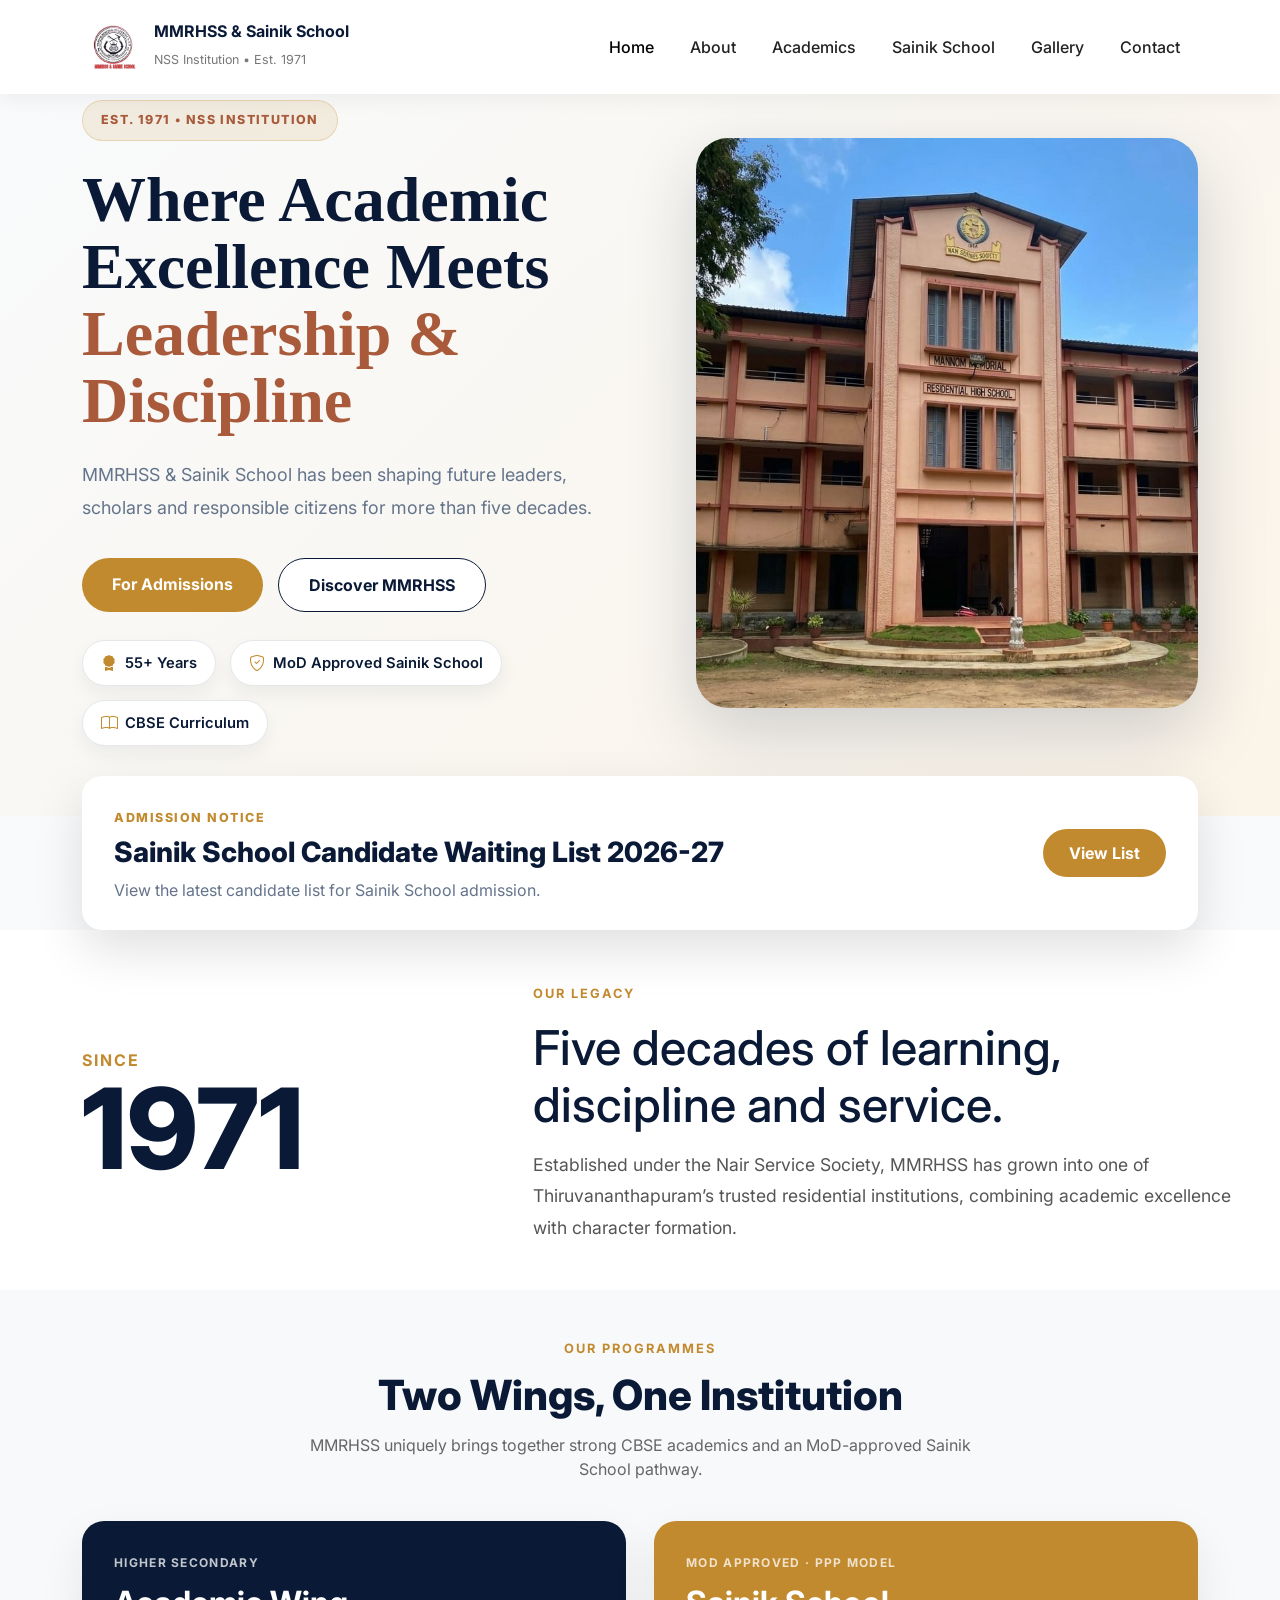
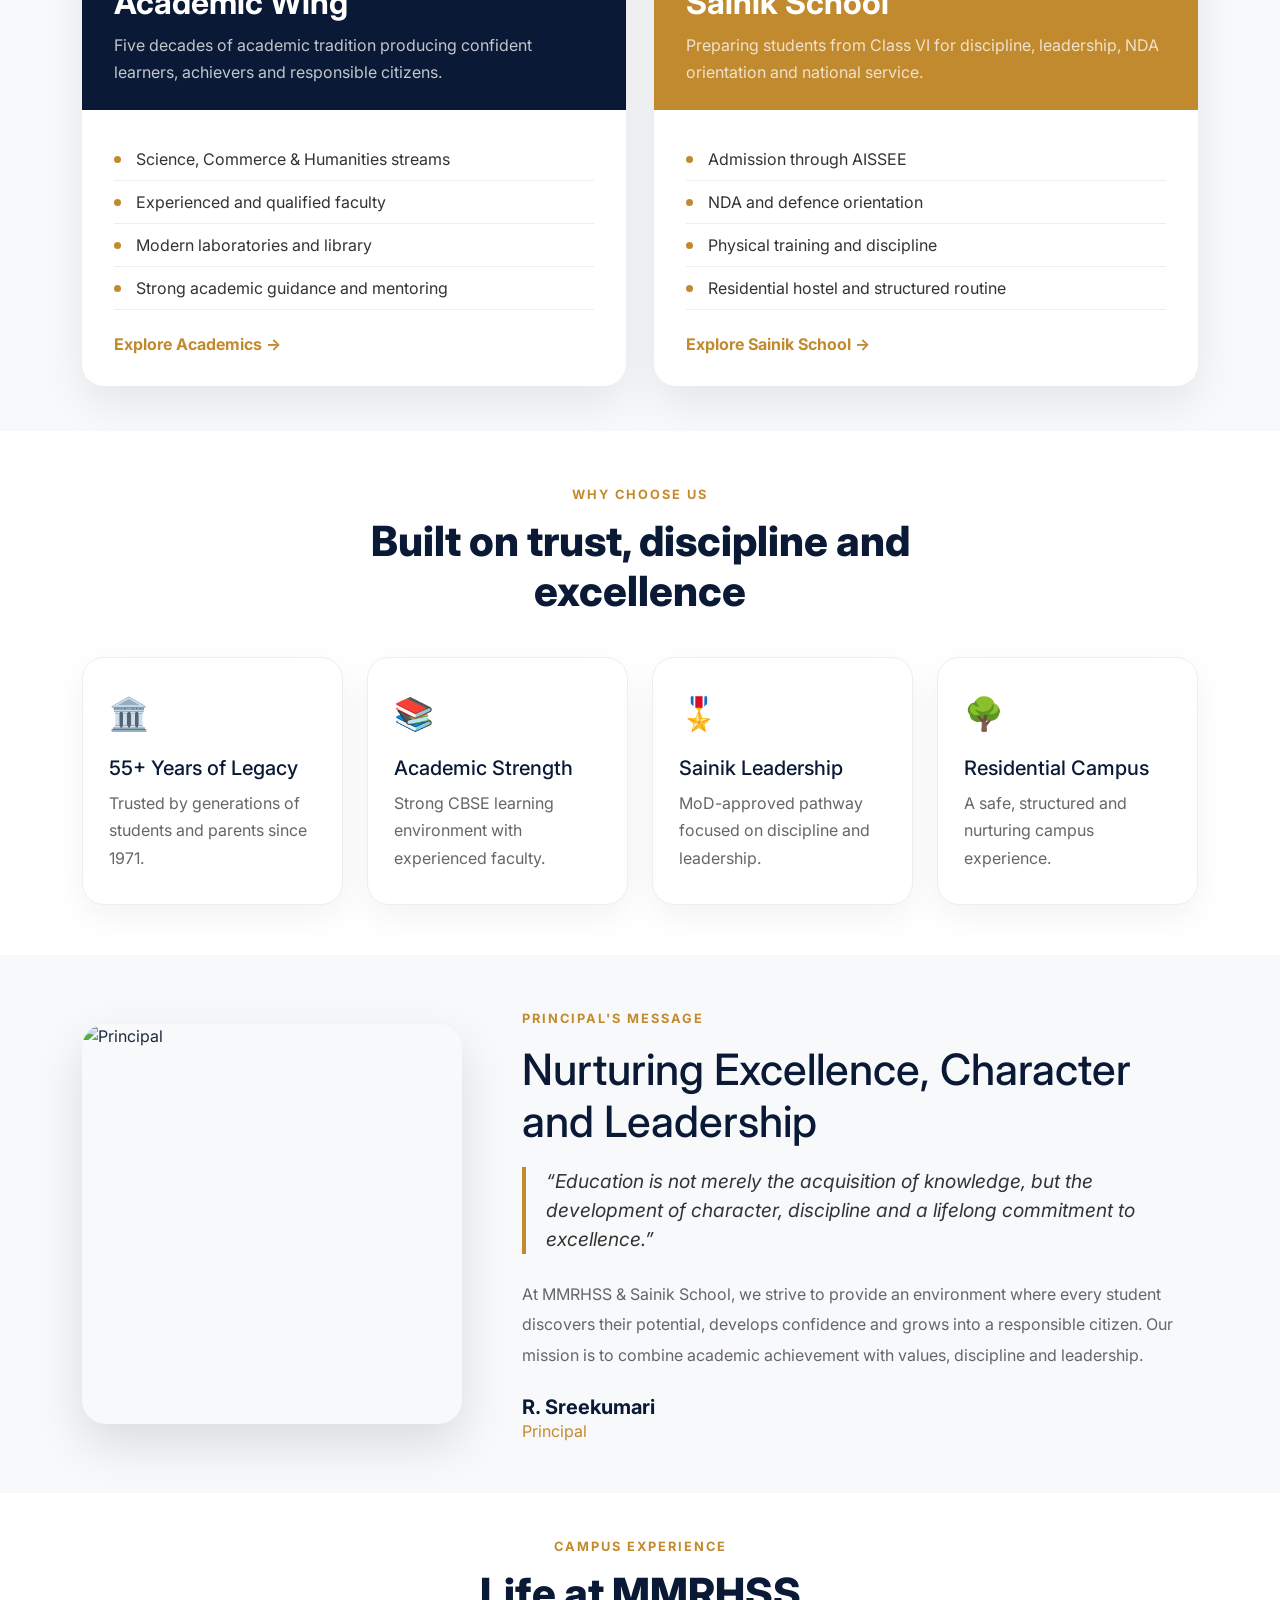
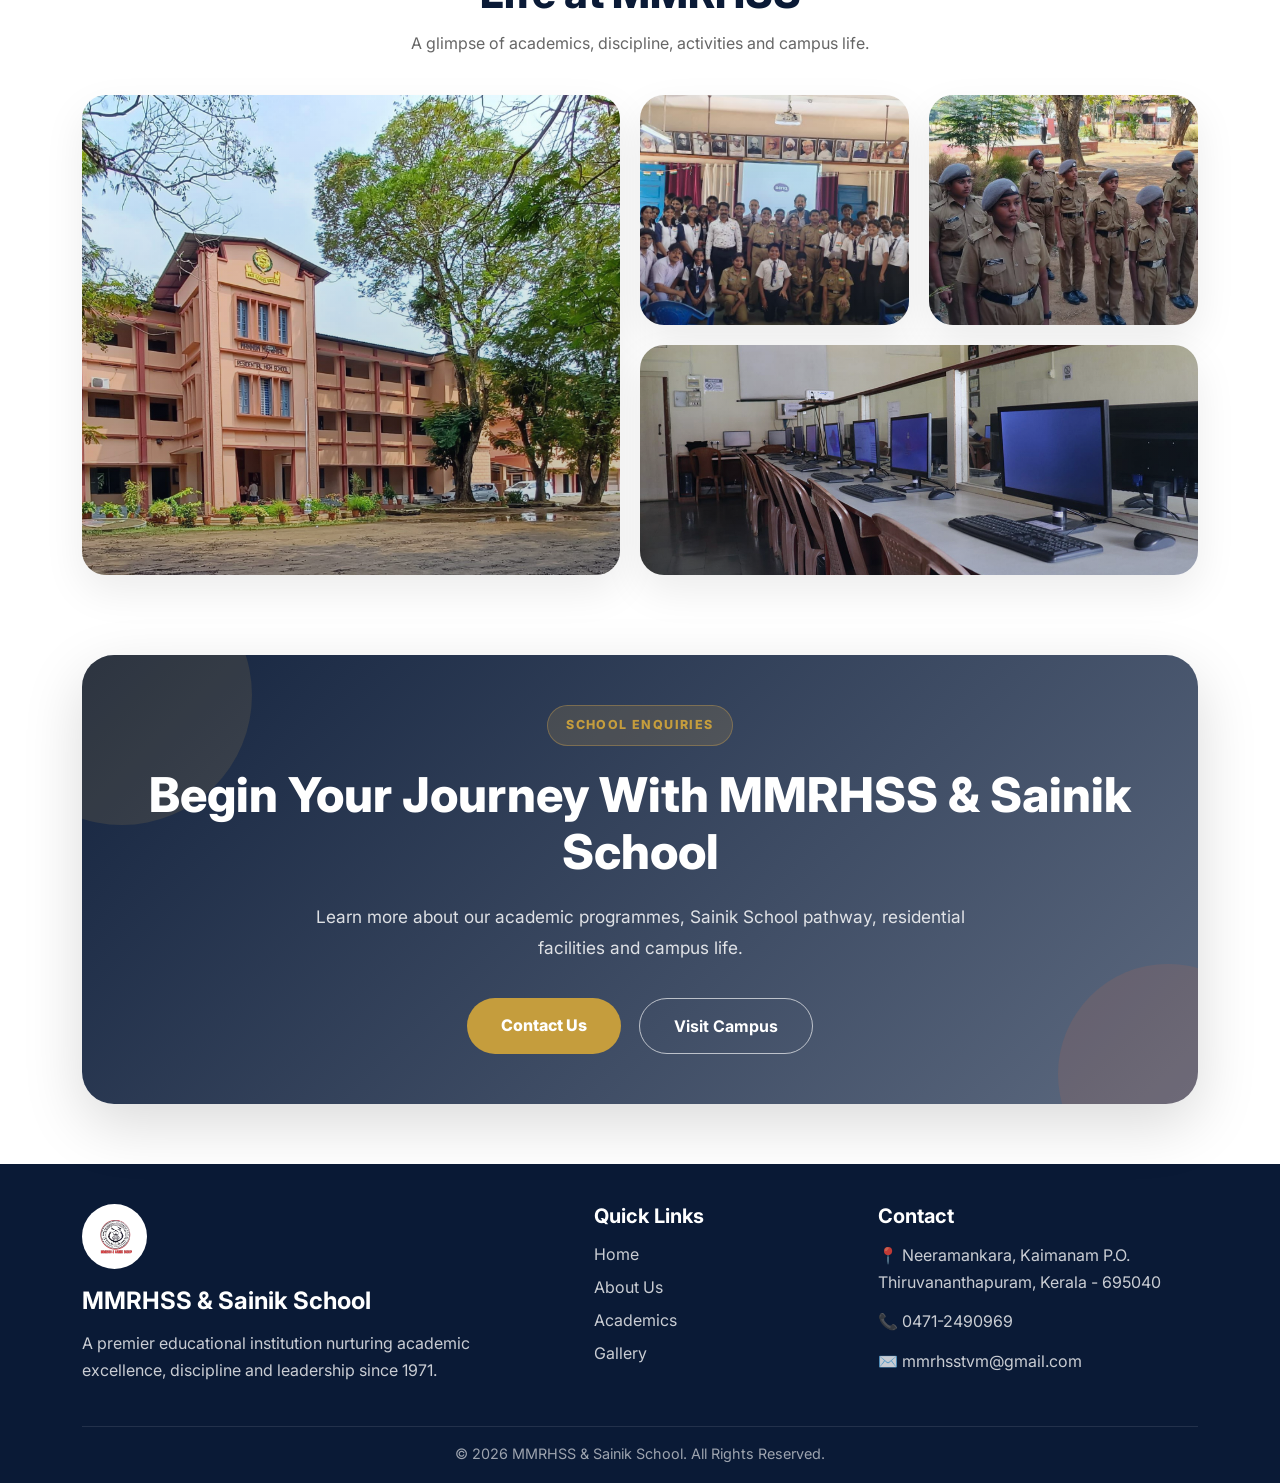
==== index.html @ 969a2667 "Home page modified" ====
<!DOCTYPE html>
<html lang="en">

<head>

    <meta charset="UTF-8">
    <meta name="viewport" content="width=device-width, initial-scale=1.0">

    <title>MMRHSS & Sainik School</title>

    <!-- Bootstrap -->
    <link href="https://cdn.jsdelivr.net/npm/bootstrap@5.3.3/dist/css/bootstrap.min.css" rel="stylesheet">

    <!-- Google Font -->
    <link href="https://fonts.googleapis.com/css2?family=Inter:wght@300;400;500;600;700;800&display=swap"
        rel="stylesheet">

    <!-- Bootstrap Icons -->
    <link rel="stylesheet" href="https://cdn.jsdelivr.net/npm/bootstrap-icons@1.11.3/font/bootstrap-icons.css">

    <link rel="stylesheet" href="css/main.css">
    <link rel="stylesheet" href="css/home.css">

    <link rel="icon" href="favicon.ico" type="image/x-icon">
    <link rel="icon" type="image/png" sizes="32x32" href="favicon-32x32.png">
    <link rel="apple-touch-icon" href="apple-touch-icon.png">

</head>

<body>

    <!-- NAVBAR -->

    <div id="navbar"></div>

    <!-- HERO -->

    <section class="hero-section">


        <div class="container">

            <div class="hero-left">

                <span class="hero-tag">
                    EST. 1971 • NSS INSTITUTION
                </span>

                <h1>
                    Where Academic Excellence Meets
                    <span>Leadership & Discipline</span>
                </h1>

                <p>
                    MMRHSS & Sainik School has been shaping future leaders,
                    scholars and responsible citizens for more than five decades.
                </p>

                <div class="hero-buttons">

                    <a href="contact.html" class="btn-primary-custom">
                        For Admissions
                    </a>

                    <a href="about.html" class="btn-secondary-custom">
                        Discover MMRHSS
                    </a>

                </div>
                <div class="hero-highlights">
                    <span><i class="bi bi-award-fill"></i> 55+ Years</span>
                    <span><i class="bi bi-shield-check"></i> MoD Approved Sainik School</span>
                    <span><i class="bi bi-book"></i> CBSE Curriculum</span>
                </div>

            </div>
            <div class="hero-right">
                <div class="hero-image-card">
                    <img src="assets/images/mmrhss-main.jpeg" alt="MMRHSS Campus">
                </div>
            </div>
        </div>

    </section>

    <section class="notice-section">
        <div class="container">
            <div class="notice-card">
                <div>
                    <span class="notice-label">Admission Notice</span>
                    <h3>Sainik School Candidate Waiting List 2026-27</h3>
                    <p>View the latest candidate list for Sainik School admission.</p>
                </div>

                <button class="notice-btn" data-bs-toggle="modal" data-bs-target="#candidateModal">
                    View List
                </button>
            </div>
        </div>
    </section>

    <section class="legacy-section">
        <div class="container">
            <div class="legacy-grid">
                <div class="legacy-year">
                    <span>Since</span>
                    <h2>1971</h2>
                </div>

                <div class="legacy-content">
                    <span class="section-tag">Our Legacy</span>
                    <h2>Five decades of learning, discipline and service.</h2>
                    <p>
                        Established under the Nair Service Society, MMRHSS has grown into
                        one of Thiruvananthapuram’s trusted residential institutions,
                        combining academic excellence with character formation.
                    </p>
                </div>
            </div>
        </div>
    </section>

    <section class="pathways-section">
        <div class="container">

            <div class="section-header text-center">
                <span class="section-tag">Our Programmes</span>
                <h2>Two Wings, One Institution</h2>
                <p>
                    MMRHSS uniquely brings together strong CBSE academics and an MoD-approved
                    Sainik School pathway.
                </p>
            </div>

            <div class="pathways-grid">

                <div class="path-card academic-card">
                    <div class="path-head">
                        <span>Higher Secondary</span>
                        <h3>Academic Wing</h3>
                        <p>
                            Five decades of academic tradition producing confident learners,
                            achievers and responsible citizens.
                        </p>
                    </div>

                    <div class="path-body">
                        <ul>
                            <li>Science, Commerce & Humanities streams</li>
                            <li>Experienced and qualified faculty</li>
                            <li>Modern laboratories and library</li>
                            <li>Strong academic guidance and mentoring</li>
                        </ul>

                        <a href="academics.html">Explore Academics →</a>
                    </div>
                </div>

                <div class="path-card sainik-card">
                    <div class="path-head">
                        <span>MoD Approved · PPP Model</span>
                        <h3>Sainik School</h3>
                        <p>
                            Preparing students from Class VI for discipline, leadership,
                            NDA orientation and national service.
                        </p>
                    </div>

                    <div class="path-body">
                        <ul>
                            <li>Admission through AISSEE</li>
                            <li>NDA and defence orientation</li>
                            <li>Physical training and discipline</li>
                            <li>Residential hostel and structured routine</li>
                        </ul>

                        <a href="sainik-wing.html">Explore Sainik School →</a>
                    </div>
                </div>

            </div>

        </div>
    </section>

    <section class="why-section">
        <div class="container">

            <div class="section-header text-center">
                <span class="section-tag">Why Choose Us</span>
                <h2>Built on trust, discipline and excellence</h2>
            </div>

            <div class="why-grid">

                <div class="why-card">
                    <div class="why-icon">🏛️</div>
                    <h3>55+ Years of Legacy</h3>
                    <p>Trusted by generations of students and parents since 1971.</p>
                </div>

                <div class="why-card">
                    <div class="why-icon">📚</div>
                    <h3>Academic Strength</h3>
                    <p>Strong CBSE learning environment with experienced faculty.</p>
                </div>

                <div class="why-card">
                    <div class="why-icon">🎖️</div>
                    <h3>Sainik Leadership</h3>
                    <p>MoD-approved pathway focused on discipline and leadership.</p>
                </div>

                <div class="why-card">
                    <div class="why-icon">🌳</div>
                    <h3>Residential Campus</h3>
                    <p>A safe, structured and nurturing campus experience.</p>
                </div>

            </div>

        </div>
    </section>

    <section class="principal-section">

        <div class="container">

            <div class="principal-wrapper">

                <div class="principal-image">
                    <img src="assets/images/principalImage.JPG" alt="Principal">
                </div>

                <div class="principal-content">

                    <span class="section-tag">Principal's Message</span>

                    <h2>
                        Nurturing Excellence,
                        Character and Leadership
                    </h2>

                    <blockquote>
                        “Education is not merely the acquisition of knowledge,
                        but the development of character, discipline and a
                        lifelong commitment to excellence.”
                    </blockquote>

                    <p>
                        At MMRHSS & Sainik School, we strive to provide an
                        environment where every student discovers their potential,
                        develops confidence and grows into a responsible citizen.
                        Our mission is to combine academic achievement with
                        values, discipline and leadership.
                    </p>

                    <div class="principal-info">
                        <h5>R. Sreekumari</h5>
                        <span>Principal</span>
                    </div>

                </div>

            </div>

        </div>

    </section>

    <section class="campus-section">
        <div class="container">

            <div class="section-header text-center">
                <span class="section-tag">Campus Experience</span>
                <h2>Life at MMRHSS</h2>
                <p>A glimpse of academics, discipline, activities and campus life.</p>
            </div>

            <div class="campus-grid">
                <div class="campus-item big">
                    <img src="assets/images/mmrhss.jpeg" alt="Campus">
                    <!-- <span>Campus</span>-->
                </div>

                <div class="campus-item">
                    <img src="assets/images/students.jpeg" alt="Students">
                </div>

                <div class="campus-item">
                    <img src="assets/images/sainik.jpeg" alt="Sainik Activities">
                </div>

                <div class="campus-item wide">
                    <img src="assets/images/home/Computer-Lab.jpg" alt="Academics">
                </div>
            </div>

        </div>
    </section>

    <section class="enquiry-cta">

        <div class="container">

            <div class="cta-box">

                <span class="cta-tag">
                    SCHOOL ENQUIRIES
                </span>

                <h2>
                    Begin Your Journey With
                    MMRHSS & Sainik School
                </h2>

                <p>
                    Learn more about our academic programmes, Sainik School pathway,
                    residential facilities and campus life.
                </p>

                <div class="cta-buttons">

                    <a href="contact.html" class="cta-primary">
                        Contact Us
                    </a>

                    <a href="sainik-wing.html" class="cta-secondary">
                        Visit Campus
                    </a>

                </div>

            </div>

        </div>

    </section>

    <div id="footer"></div>

    <div class="modal fade" id="candidateModal" tabindex="-1">
        <div class="modal-dialog modal-xl modal-dialog-centered">
            <div class="modal-content candidate-modal">

                <div class="modal-header">
                    <h5 class="modal-title">Sainik School Candidate List 2026-27</h5>
                    <button type="button" class="btn-close" data-bs-dismiss="modal"></button>
                </div>

                <div class="modal-body">
                    <iframe src="assets/documents/sainik-school-candidate-waiting-list-2026-27.pdf"></iframe>
                </div>

            </div>
        </div>
    </div>

    <script src="js/main.js"></script>
    <script src="https://cdn.jsdelivr.net/npm/bootstrap@5.3.3/dist/js/bootstrap.bundle.min.js"></script>

</body>

</html>
---- css/main.css ----
:root {

    --primary: #0B1F4D;

    --secondary: #8B1E3F;

    --gold: #C59D3D;

    --bg: #F8FAFC;

    --text: #1E293B;

    --text-light: #64748B;
}

* {
    margin: 0;
    padding: 0;
    box-sizing: border-box;
}

body {

    font-family: 'Inter', sans-serif;

    background: var(--bg);

    color: var(--text);

    overflow-x: hidden;
}

img {
    max-width: 100%;
    display: block;
}

a {
    text-decoration: none;
}

/* NAVBAR */

.custom-navbar {
    background: #fff;
    box-shadow: 0 4px 20px rgba(0, 0, 0, .06);
    padding: 12px 0;
}

.logo {
    width: 60px;
    height: 60px;
    object-fit: contain;
}

.brand-text {
    margin-left: 12px;
}

.brand-text h5 {
    margin: 0;
    font-size: 1rem;
    font-weight: 700;
    color: #0A1A36;
}

.brand-text span {
    font-size: .78rem;
    color: #777;
}

.nav-link {
    color: #222;
    font-weight: 500;
    margin: 0 10px;
}

.nav-link:hover {
    color: #C28A2E;
}

.apply-btn {
    background: #C28A2E;
    color: #fff;
    padding: 10px 22px;
    border-radius: 30px;
    text-decoration: none;
    font-weight: 600;
}

.apply-btn:hover {
    background: #a87425;
    color: #fff;
}

/* FOOTER */

.site-footer {
    background: #0A1A36;
    color: #fff;
    padding: 40px 0 18px;
}

.footer-grid {
    display: grid;
    grid-template-columns: 2fr 1fr 1.4fr;
    gap: 55px;
    align-items: flex-start;
}

.footer-logo {
    width: 65px;
    height: 65px;
    object-fit: contain;
    background: #fff;
    padding: 9px;
    border-radius: 50%;
    margin-bottom: 18px;
}

.footer-col h4,
.footer-col h5 {
    margin-bottom: 14px;
    font-weight: 700;
}

.footer-col p {
    color: rgba(255, 255, 255, .78);
    line-height: 1.7;
    margin-bottom: 12px;
    max-width: 420px;
}

.footer-col ul {
    list-style: none;
    padding: 0;
    margin: 0;
}

.footer-col li {
    margin-bottom: 9px;
}

.footer-col a {
    color: rgba(255, 255, 255, .78);
    text-decoration: none;
}

.footer-col a:hover {
    color: #C28A2E;
}

.footer-bottom {
    margin-top: 30px;
    padding-top: 16px;
    border-top: 1px solid rgba(255, 255, 255, .1);
    text-align: center;
}

.footer-bottom p {
    margin: 0;
    color: rgba(255, 255, 255, .6);
    font-size: .9rem;
}

@media(max-width:991px) {
    .site-footer {
        padding: 40px 0 18px;
    }

    .footer-grid {
        grid-template-columns: 1fr;
        gap: 28px;
    }

    .footer-logo {
        width: 58px;
        height: 58px;
    }
}
---- css/home.css ----
/* ===========================
   HERO SECTION - LIGHT SPLIT
=========================== */

.hero-section{
    position:relative;
    min-height:680px;
    padding-top:100px;
    padding-bottom:70px;
    background:linear-gradient(135deg, #F8FAFC 0%, #FBF4E8 100%);
    display:flex;
    align-items:center;
    overflow:hidden;
}

.hero-overlay{
    display:none;
}

.hero-section .container{
    position:relative;
    z-index:2;
    display:flex;
    align-items:center;
    justify-content:space-between;
    gap:70px;
}

.hero-left{
    flex:0 0 48%;
    color:#0A1A36;
}

.hero-tag{
    display:inline-block;
    background:rgba(194,138,46,.12);
    border:1px solid rgba(194,138,46,.25);
    color:#A95A3A;
    padding:10px 18px;
    border-radius:30px;
    margin-bottom:25px;
    font-size:.78rem;
    font-weight:800;
    letter-spacing:1.4px;
}

.hero-left h1{
    font-family:'Playfair Display', serif;
    font-size:4rem;
    font-weight:800;
    line-height:1.05;
    color:#0A1A36;
    margin-bottom:25px;
}

.hero-left h1 span{color:#A95A3A;}

.hero-left p{
    font-size:1.12rem;
    line-height:1.8;
    color:#64748B;
    margin-bottom:34px;
    max-width:650px;
}

.hero-buttons{
    display:flex;
    gap:15px;
    flex-wrap:wrap;
}

.btn-primary-custom{
    background:#C28A2E;
    color:#fff;
    padding:14px 30px;
    border-radius:40px;
    text-decoration:none;
    font-weight:700;
}

.btn-secondary-custom{
    border:1px solid #0A1A36;
    color:#0A1A36;
    padding:14px 30px;
    border-radius:40px;
    text-decoration:none;
    font-weight:700;
    background:#fff;
}

.hero-highlights{
    margin-top:28px;
    display:flex;
    flex-wrap:wrap;
    gap:14px;
}

.hero-highlights span{
    display:flex;
    align-items:center;
    gap:8px;

    padding:10px 18px;

    background:#ffffff;
    border:1px solid #E5E7EB;
    border-radius:40px;

    color:#0A1A36;
    font-weight:600;
    font-size:.92rem;

    box-shadow:0 8px 18px rgba(10,26,54,.06);

    transition:.3s;
}

.hero-highlights span:hover{
    transform:translateY(-3px);
    box-shadow:0 15px 30px rgba(10,26,54,.12);
}

.hero-highlights i{
    color:#C28A2E;
    font-size:1rem;
}

.hero-right{
    flex:0 0 45%;
}

.hero-image-card{
    position:relative;
    border-radius:32px;
    overflow:hidden;
    box-shadow:0 25px 70px rgba(10,26,54,.18);
}

.hero-image-card img{
    width:100%;
    height:570px;
    object-fit:cover;
    object-position:50% 25%;
    
}

/* FLOATING CARD */

.hero-stat-card {
    position: absolute;
    left: -25px;
    bottom: 40px;

    background: #fff;
    padding: 18px 24px;
    border-radius: 16px;

    box-shadow: 0 10px 30px rgba(0, 0, 0, .15);
}

.hero-stat-card h3 {
    margin: 0;
    font-size: 2rem;
    color: #0A1A36;
    font-weight: 700;
}

.hero-stat-card p {
    margin: 0;
    color: #666;
    font-size: .9rem;
}

.legacy-section {
    padding: 50px 0 30px;
    background: #fff;
}

.legacy-grid {
    display: grid;
    grid-template-columns: 35% 65%;
    gap: 60px;
    align-items: center;
}

.legacy-year span {
    color: #C28A2E;
    font-weight: 700;
    letter-spacing: 2px;
    text-transform: uppercase;
}

.legacy-year h2 {
    font-size: 7rem;
    font-weight: 800;
    color: #0A1A36;
    line-height: 1;
}

.section-tag {
    color: #C28A2E;
    font-weight: 700;
    text-transform: uppercase;
    letter-spacing: 2px;
}

.legacy-content h2 {
    font-size: 3rem;
    color: #0A1A36;
    margin: 15px 0;
}

.legacy-content p {
    font-size: 1.1rem;
    line-height: 1.8;
    color: #555;
}

/* Pathway */
.pathways-section {
    padding: 45px 0;
    background: #f8f9fb;
}

.section-header {
    max-width: 680px;
    margin: 0 auto 40px;
}

.section-tag {
    color: #C28A2E;
    font-weight: 700;
    text-transform: uppercase;
    letter-spacing: 2px;
    font-size: .8rem;
}

.section-header h2 {
    font-size: 2.6rem;
    color: #0A1A36;
    margin: 12px 0;
    font-weight: 800;
}

.section-header p {
    color: #666;
    font-size: 1rem;
}

.pathways-grid {
    display: grid;
    grid-template-columns: repeat(2, 1fr);
    gap: 28px;
}

.path-card {
    border-radius: 22px;
    overflow: hidden;
    box-shadow: 0 18px 45px rgba(0, 0, 0, .08);
    background: #fff;
}

.path-head {
    padding: 28px 32px 24px;
    color: #fff;
}

.path-image img {
    width: 100%;
    height: 220px;
    object-fit: cover;
    display: block;
}

.academic-card .path-head {
    background: #0A1A36;
}

.sainik-card .path-head {
    background: #C28A2E;
}

.path-head span {
    display: inline-block;
    font-size: .75rem;
    letter-spacing: 1.3px;
    text-transform: uppercase;
    font-weight: 700;
    color: rgba(255, 255, 255, .75);
    margin-bottom: 12px;
}

.path-head h3 {
    font-size: 2rem;
    margin-bottom: 10px;
    font-weight: 700;
}

.path-head p {
    color: rgba(255, 255, 255, .75);
    line-height: 1.7;
    margin: 0;
}

.path-body {
    padding: 28px 32px 30px;
}

.path-body ul {
    list-style: none;
    padding: 0;
    margin: 0 0 22px;
}

.path-body li {
    padding: 9px 0 9px 22px;
    border-bottom: 1px solid #eee;
    position: relative;
    color: #333;
}

.path-body li::before {
    content: "";
    width: 7px;
    height: 7px;
    background: #C28A2E;
    border-radius: 50%;
    position: absolute;
    left: 0;
    top: 18px;
}

.path-body a {
    color: #C28A2E;
    font-weight: 700;
    text-decoration: none;
}

/* WHY CHOOSE US */
.why-section {
    padding: 50px 0;
    background: #fff;
}

.why-grid {
    display: grid;
    grid-template-columns: repeat(4, 1fr);
    gap: 24px;
}

.why-card {
    background: #fff;
    border: 1px solid #eee;
    border-radius: 22px;
    padding: 32px 26px;
    box-shadow: 0 12px 35px rgba(0, 0, 0, .05);
    transition: .3s;
}

.why-card:hover {
    transform: translateY(-6px);
}

.why-icon {
    font-size: 2rem;
    margin-bottom: 18px;
}

.why-card h3 {
    font-size: 1.25rem;
    color: #0A1A36;
    margin-bottom: 10px;
}

.why-card p {
    color: #666;
    line-height: 1.7;
    margin: 0;
}

/* PRINCIPAL MESSAGE */
.principal-section {
    padding: 50px 0;
    background: #f8f9fb;
}

.principal-wrapper {
    display: grid;
    grid-template-columns: 380px 1fr;
    gap: 60px;
    align-items: center;
}

.principal-image img {
    width: 100%;
    border-radius: 24px;
    object-fit: cover;
    box-shadow: 0 20px 50px rgba(0, 0, 0, .12);
    min-height: 400px;
}

.principal-content h2 {
    font-size: 2.7rem;
    color: #0A1A36;
    margin: 15px 0 20px;
}

.principal-content blockquote {
    border-left: 4px solid #C28A2E;
    padding-left: 20px;
    font-size: 1.2rem;
    font-style: italic;
    color: #333;
    margin-bottom: 25px;
}

.principal-content p {
    color: #666;
    line-height: 1.9;
}

.principal-info {
    margin-top: 25px;
}

.principal-info h5 {
    margin: 0;
    color: #0A1A36;
    font-weight: 700;
}

.principal-info span {
    color: #C28A2E;
}

/* CAMPUS VIEW */
.campus-section {
    padding: 40px 0;
    background: #fff;
}

.campus-grid {
    display: grid;
    grid-template-columns: 2fr 1fr 1fr;
    grid-auto-rows: 230px;
    gap: 20px;
}

.campus-item {
    position: relative;
    border-radius: 24px;
    overflow: hidden;
    box-shadow: 0 16px 40px rgba(0, 0, 0, .08);
}

.campus-item.big {
    grid-row: span 2;
}

.campus-item.wide {
    grid-column: span 2;
}

.campus-item img {
    width: 100%;
    height: 100%;
    object-fit: cover;
    display: block;
}

.campus-item::after {
    content: "";
    position: absolute;
    inset: 0;
    background: linear-gradient(to top, rgba(10, 26, 54, .25), transparent);
}

.campus-item span {
    position: absolute;
    left: 24px;
    bottom: 22px;
    z-index: 2;
    color: #fff;
    font-weight: 700;
    font-size: 1.2rem;
}

/* ===========================
   ENQUIRY CTA
=========================== */

.enquiry-cta{
    padding:40px 0 60px;
    background:#fff;
}

.cta-box{
    background:
        linear-gradient(135deg, rgba(10,26,54,.96), rgba(79,93,117,.92));
    border-radius:32px;
    padding:50px 55px;
    text-align:center;
    color:#fff;
    box-shadow:0 20px 60px rgba(0,0,0,.15);
    position:relative;
    overflow:hidden;
}

.cta-box::before{
    content:"";
    position:absolute;
    width:260px;
    height:260px;
    border-radius:50%;
    background:rgba(217,168,78,.13);
    top:-90px;
    left:-90px;
}

.cta-box::after{
    content:"";
    position:absolute;
    width:220px;
    height:220px;
    border-radius:50%;
    background:rgba(199,107,79,.16);
    right:-80px;
    bottom:-80px;
}

.cta-box > *{
    position:relative;
    z-index:2;
}

.cta-tag{
    display:inline-block;
    background:rgba(217,168,78,.16);
    color:var(--gold);
    border:1px solid rgba(217,168,78,.35);
    padding:10px 18px;
    border-radius:30px;
    font-size:.78rem;
    font-weight:800;
    letter-spacing:1.4px;
    margin-bottom:20px;
}

.cta-box h2{
    font-size:3rem;
    font-weight:800;
    margin-bottom:20px;
}

.cta-box p{
    max-width:700px;
    margin:0 auto 35px;
    color:rgba(255,255,255,.84);
    font-size:1.08rem;
    line-height:1.8;
}

.cta-buttons{
    display:flex;
    justify-content:center;
    gap:18px;
    flex-wrap:wrap;
}

.cta-primary{
    background:var(--gold);
    color:var(--navy);
    padding:15px 34px;
    border-radius:40px;
    text-decoration:none;
    font-weight:800;
}

.cta-secondary{
    border:1px solid rgba(255,255,255,.65);
    color:#fff;
    padding:15px 34px;
    border-radius:40px;
    text-decoration:none;
    font-weight:700;
}

.cta-primary:hover{
    background:var(--gold-dark);
    color:#fff;
}

.cta-secondary:hover{
    background:#fff;
    color:#000;
}

/* =========================
   RESPONSIVE FIXES
========================= */

@media (max-width: 991px){

    .hero-section{
        min-height:auto;
        padding:130px 0 60px;
    }

    .hero-section .container{
        flex-direction:column;
        gap:40px;
        text-align:center;
    }

    .hero-left,
    .hero-right{
        flex:0 0 100%;
        width:100%;
    }

    .hero-left h1{
        font-size:2.5rem;
    }

    .hero-buttons,
    .hero-highlights{
        justify-content:center;
    }

    .hero-highlights span{
        font-size:.85rem;
        padding:9px 14px;
    }
    .hero-image-card img{
        height:300px;
    }

    .legacy-section,
    .pathways-section,
    .why-section,
    .principal-section,
    .campus-section,
    .enquiry-cta{
        padding:60px 0;
    }

    .legacy-grid,
    .principal-wrapper{
        grid-template-columns:1fr;
        gap:35px;
    }

    .legacy-year h2{
        font-size:4rem;
    }

    .legacy-content h2,
    .section-header h2,
    .principal-content h2,
    .cta-box h2{
        font-size:2rem;
    }

    .pathways-grid{
        grid-template-columns:1fr;
    }

    .why-grid{
        grid-template-columns:1fr;
    }

    .principal-image img{
        height:auto;
    }

    .campus-grid{
        grid-template-columns:1fr;
        grid-auto-rows:220px;
    }

    .campus-item.big,
    .campus-item.wide{
        grid-row:auto;
        grid-column:auto;
    }

    .cta-box{
        padding:50px 25px;
    }
}

@media (max-width: 575px){

    .hero-left h1{
        font-size:2rem;
    }

    .hero-tag{
        font-size:.72rem;
        padding:8px 14px;
    }

    .hero-buttons{
        flex-direction:column;
    }

    .btn-primary-custom,
    .btn-secondary-custom{
        width:100%;
        text-align:center;
        margin:0;
    }

    .hero-small-images{
        grid-template-columns:1fr;
    }

    .small-card img{
        height:160px;
    }

    .path-head,
    .path-body{
        padding:24px;
    }

    .principal-content blockquote{
        font-size:1rem;
    }

    .cta-buttons{
        flex-direction:column;
    }

    .cta-primary,
    .cta-secondary{
        width:100%;
        text-align:center;
    }
}

/* CANDIDATE LIST MODAL */
.notice-section{
    margin-top:-40px;
    position:relative;
    z-index:5;
}

.notice-card{
    background:#fff;
    border-radius:20px;
    padding:28px 32px;
    display:flex;
    justify-content:space-between;
    align-items:center;
    gap:25px;
    box-shadow:0 20px 50px rgba(0,0,0,.12);
}

.notice-label{
    color:#C28A2E;
    font-size:.78rem;
    font-weight:800;
    letter-spacing:1.5px;
    text-transform:uppercase;
}

.notice-card h3{
    margin:8px 0;
    color:#0A1A36;
    font-weight:800;
}

.notice-card p{
    margin:0;
    color:#64748B;
}

.notice-btn{
    background:#C28A2E;
    color:#fff;
    border:0;
    padding:12px 26px;
    border-radius:30px;
    font-weight:700;
    white-space:nowrap;
}

.candidate-modal .modal-body{
    max-height:75vh;
    overflow:auto;
}

.candidate-modal img{
    width:100%;
}

.candidate-modal iframe{
    width:100%;
    height:75vh;
    border:0;
}

@media(max-width:768px){
    .notice-section{
        margin-top:20px;
    }

    .notice-card{
        flex-direction:column;
        align-items:flex-start;
    }
}
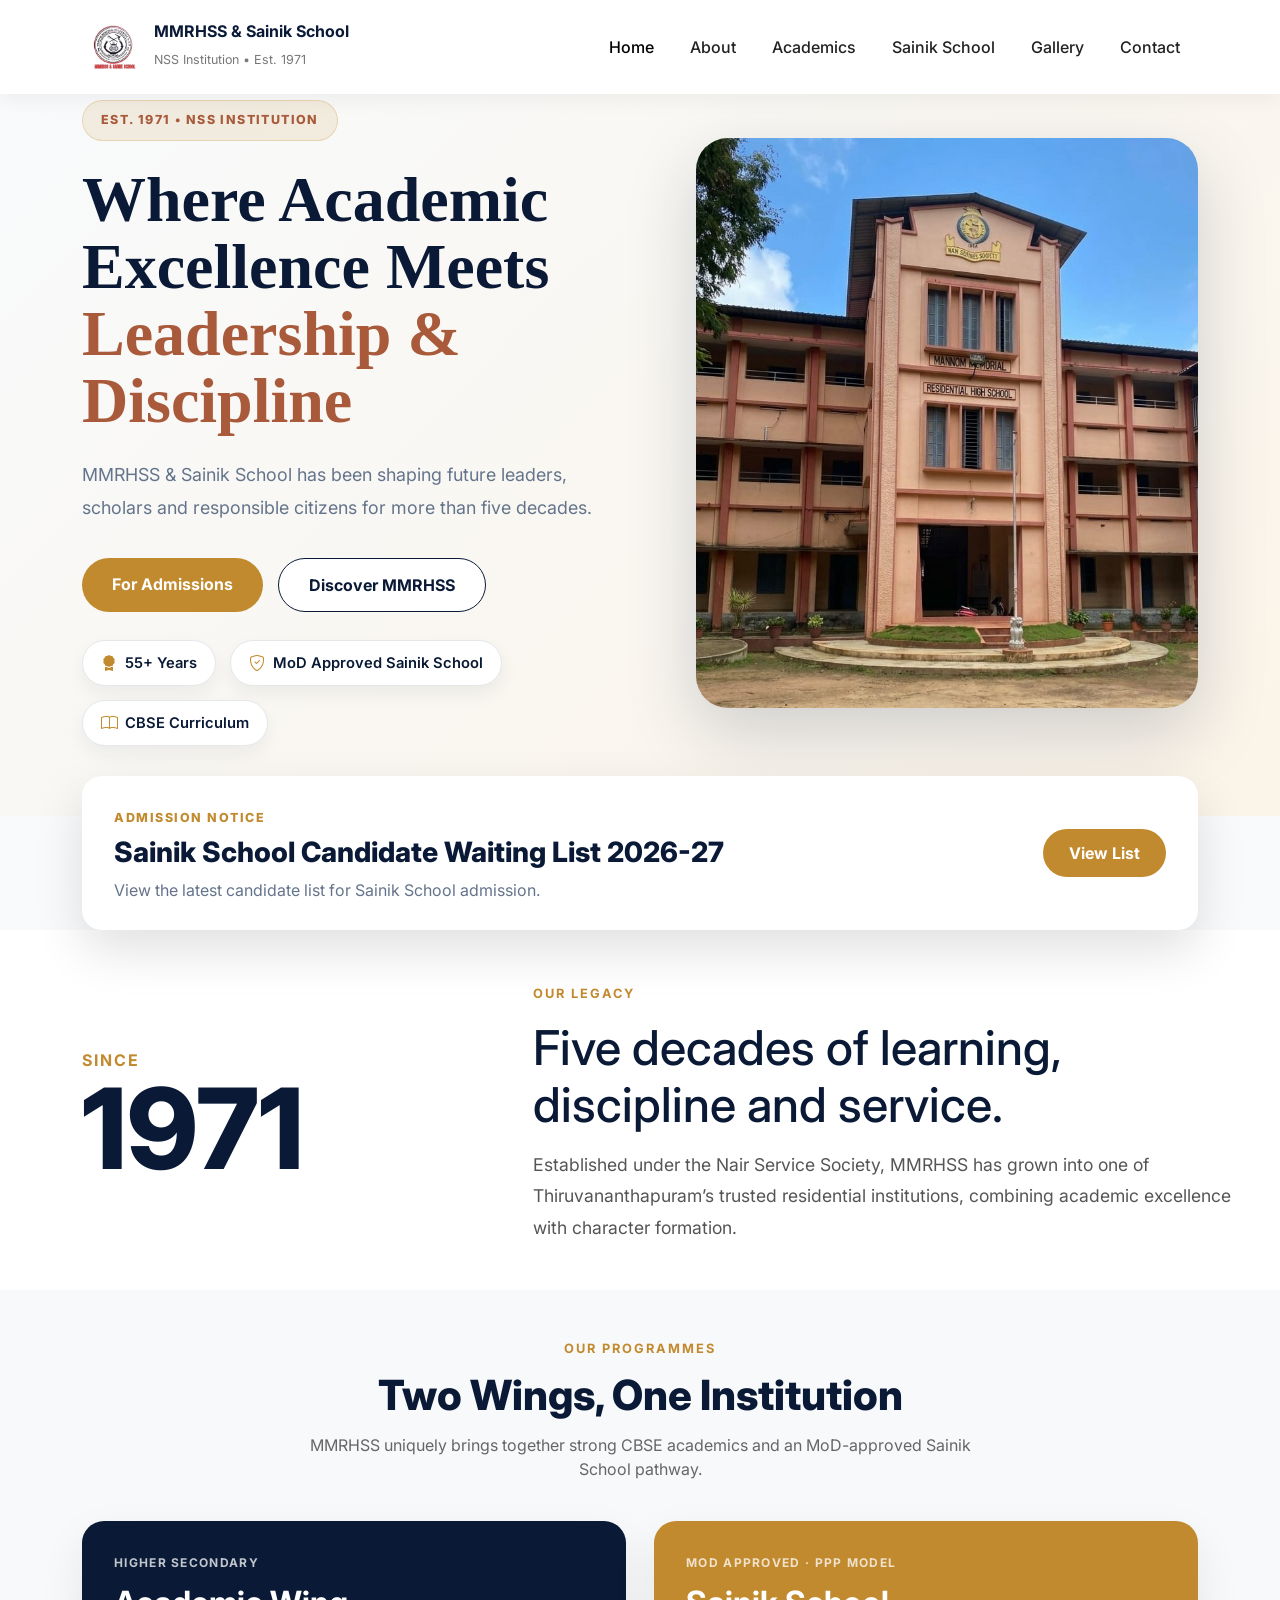
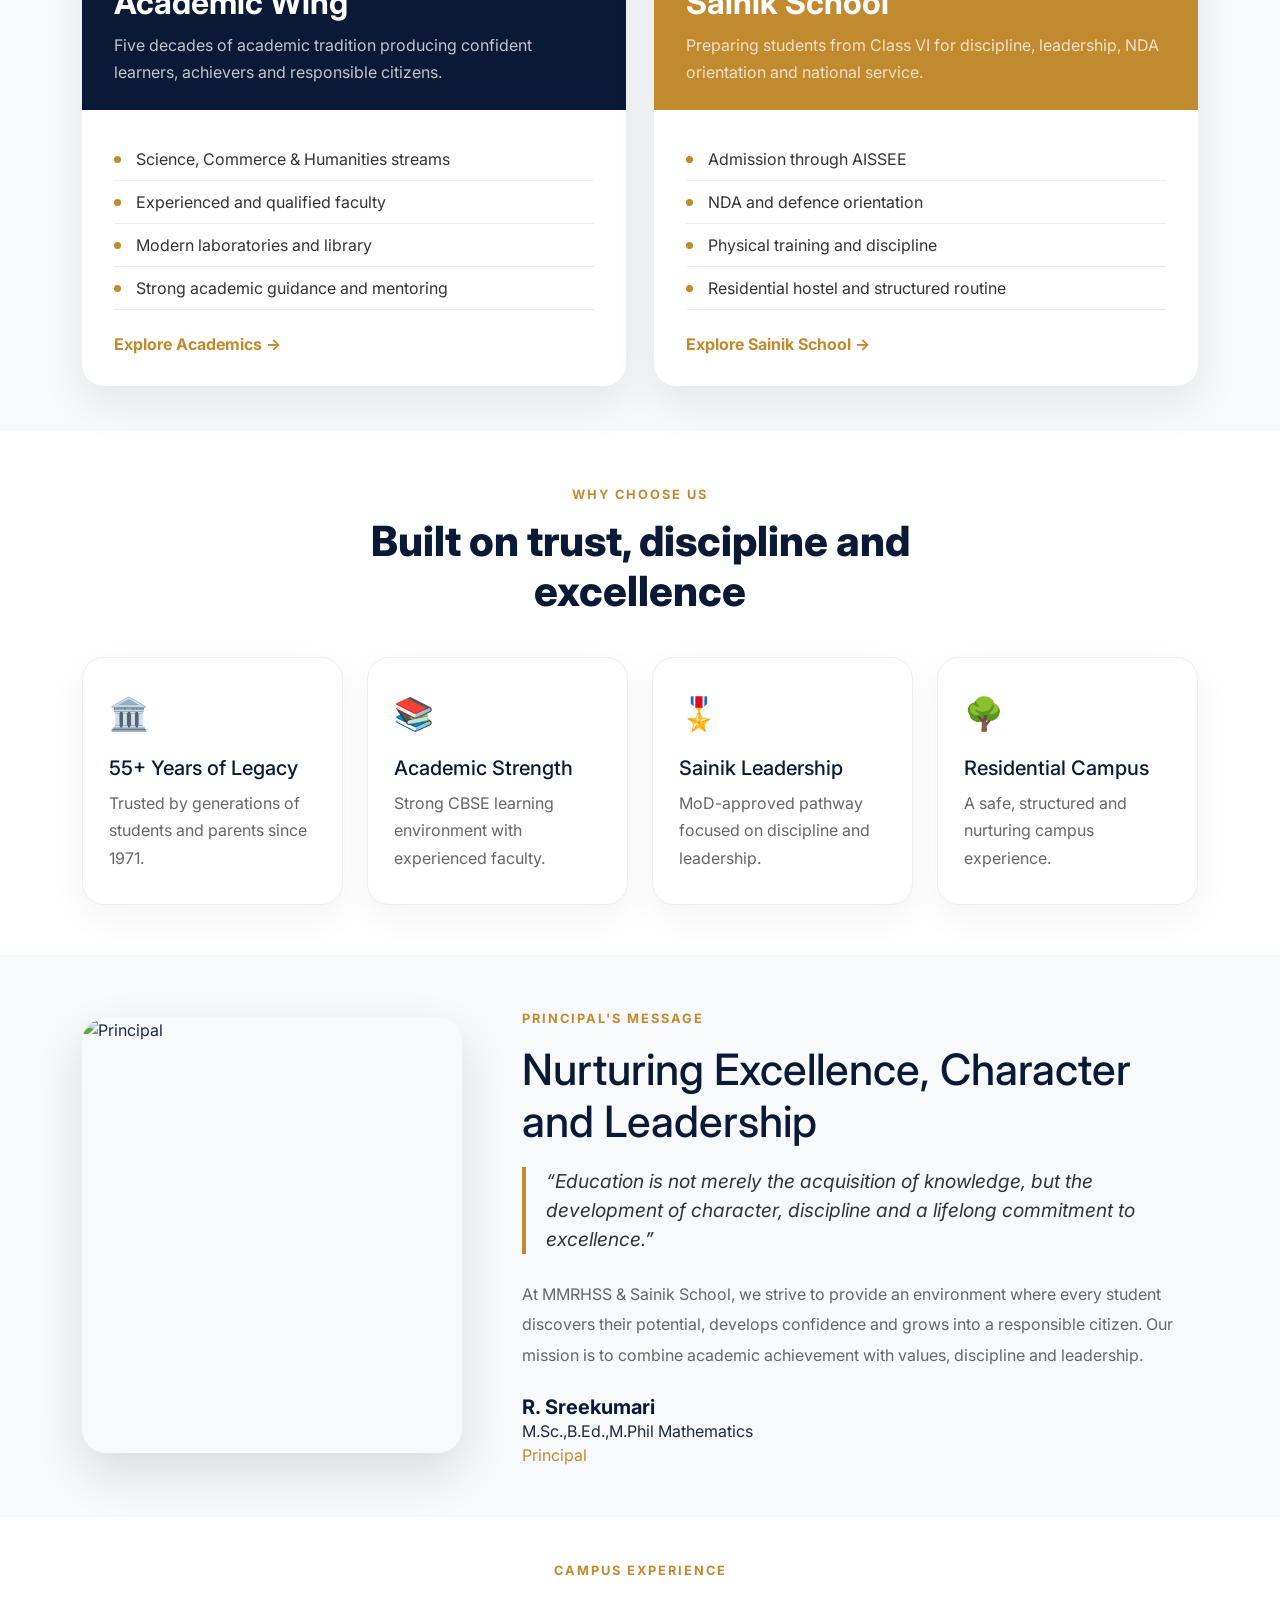
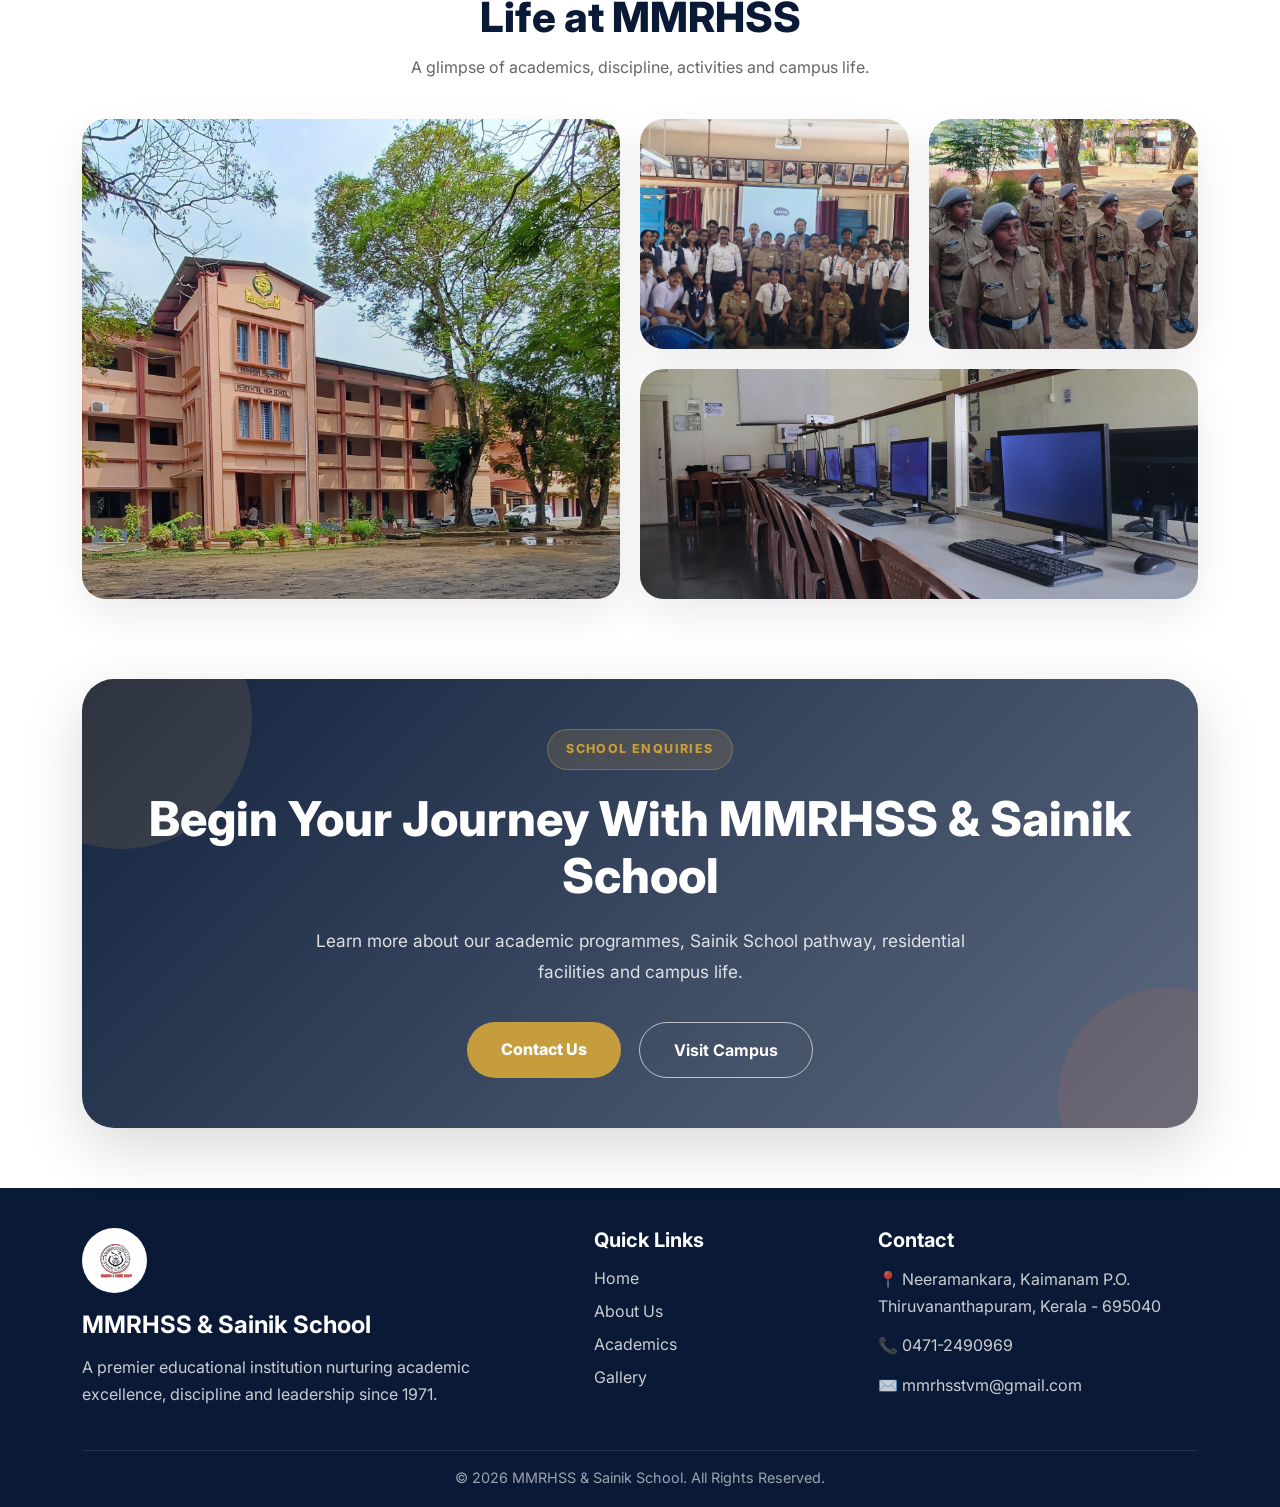
==== commit 59baa581: "Academics page modified" ====
--- a/index.html
+++ b/index.html
@@ -257,6 +257,7 @@
 
                     <div class="principal-info">
                         <h5>R. Sreekumari</h5>
+                        <h7>M.Sc.,B.Ed.,M.Phil Mathematics</h7><br>
                         <span>Principal</span>
                     </div>
 
--- a/css/home.css
+++ b/css/home.css
@@ -396,7 +396,7 @@
     border-radius: 24px;
     object-fit: cover;
     box-shadow: 0 20px 50px rgba(0, 0, 0, .12);
-    min-height: 400px;
+    min-height: 435px;
 }
 
 .principal-content h2 {
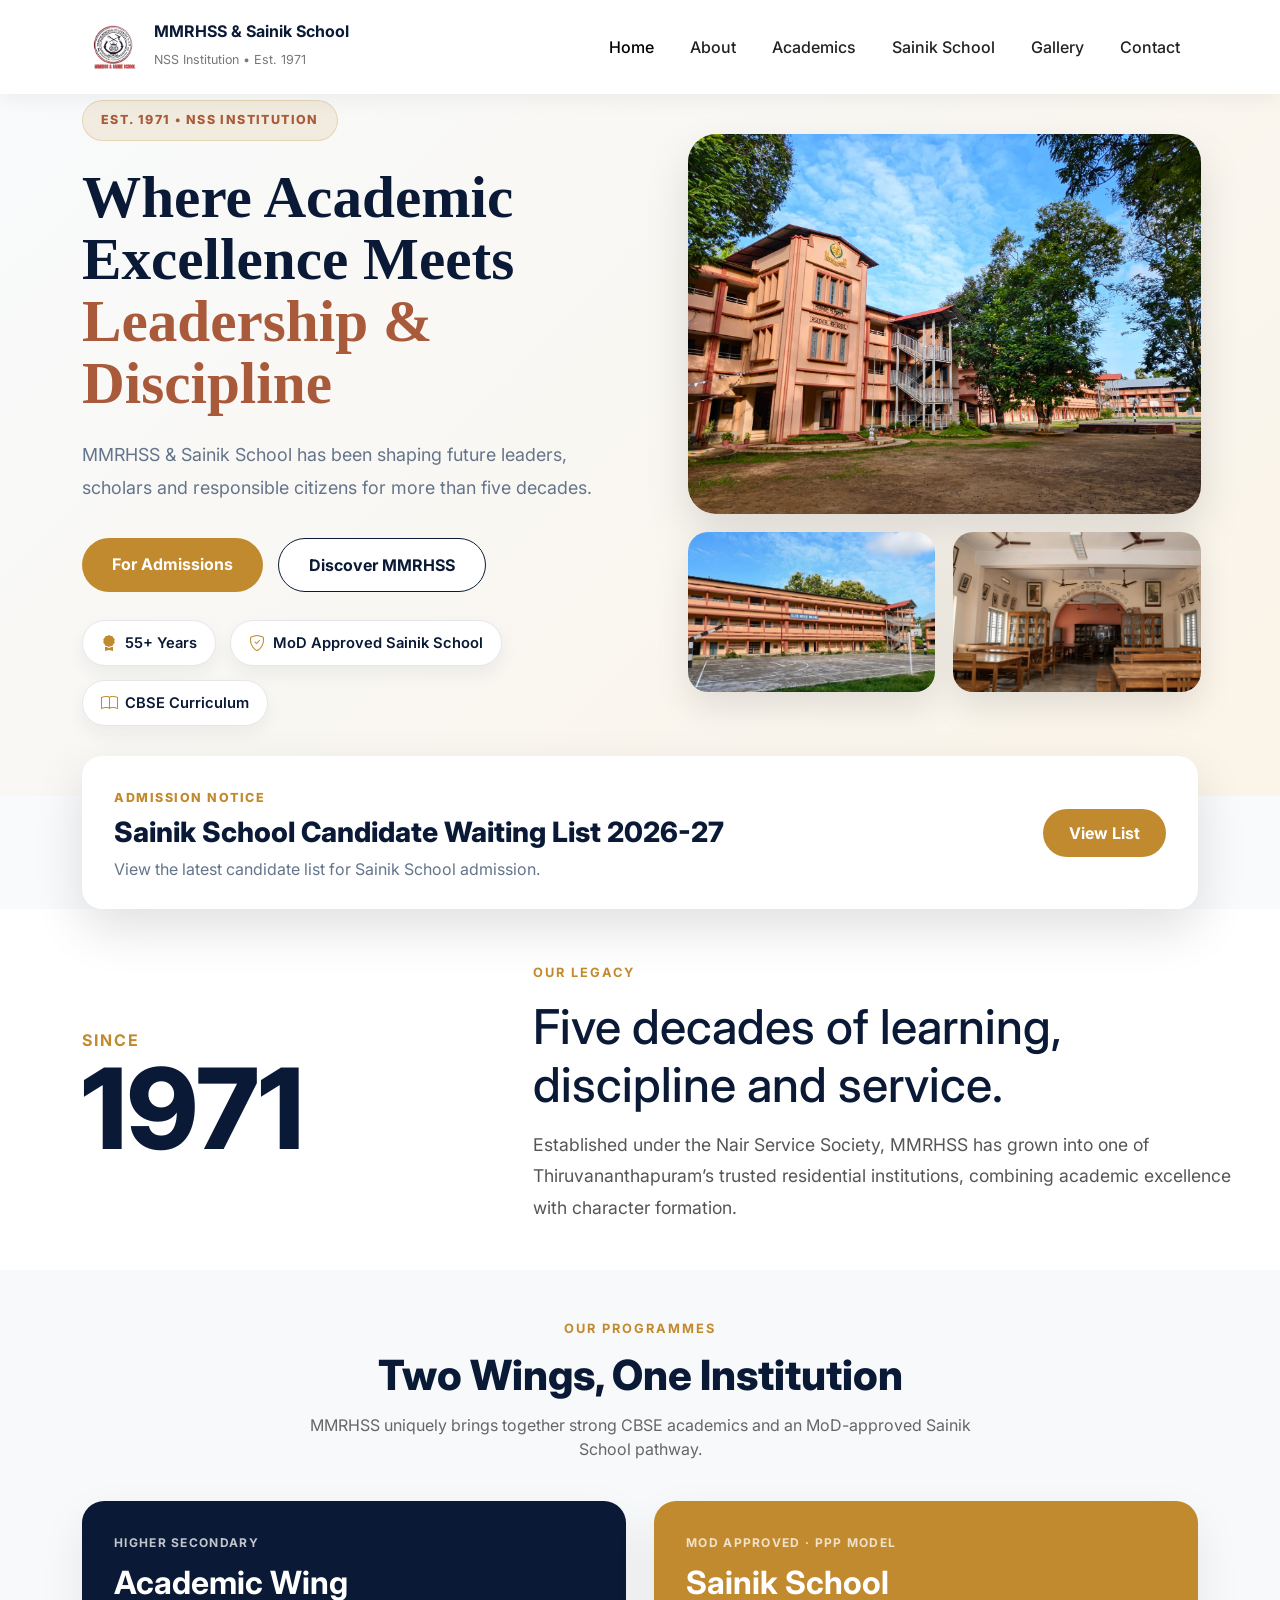
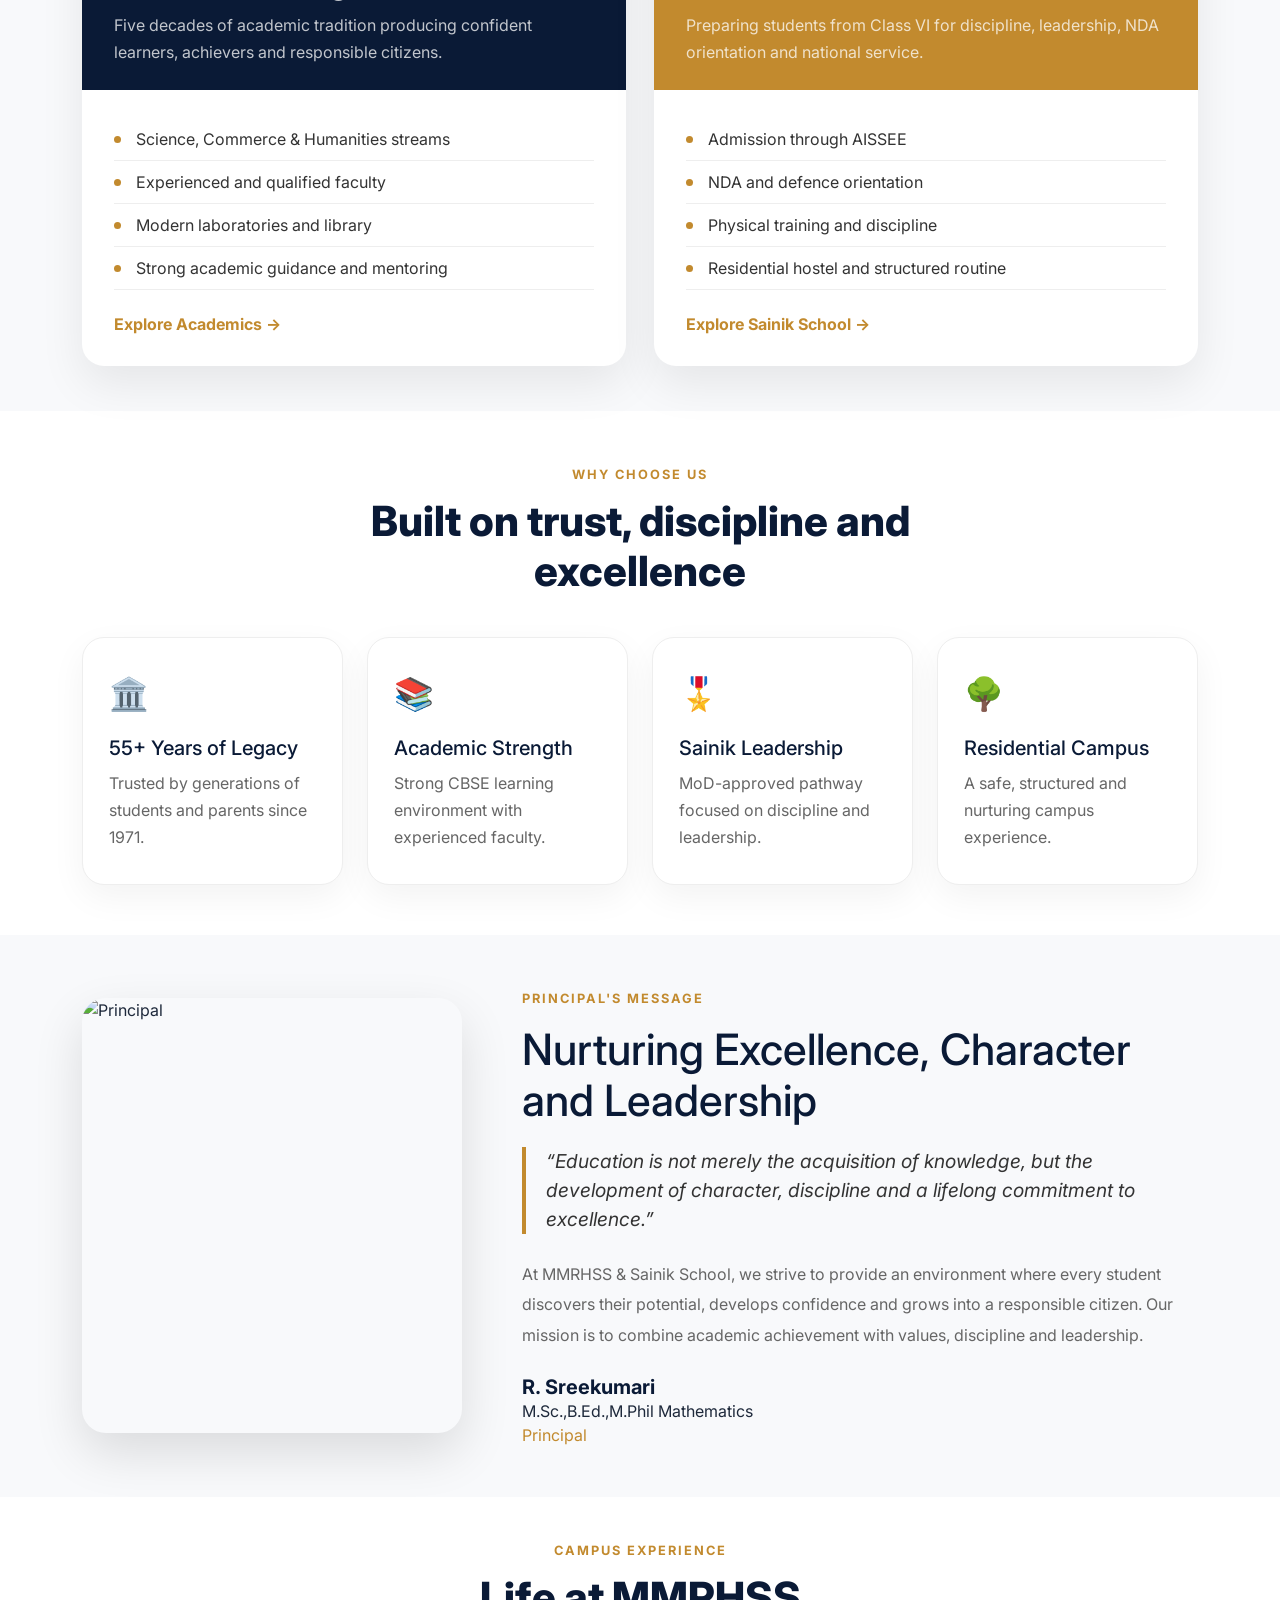
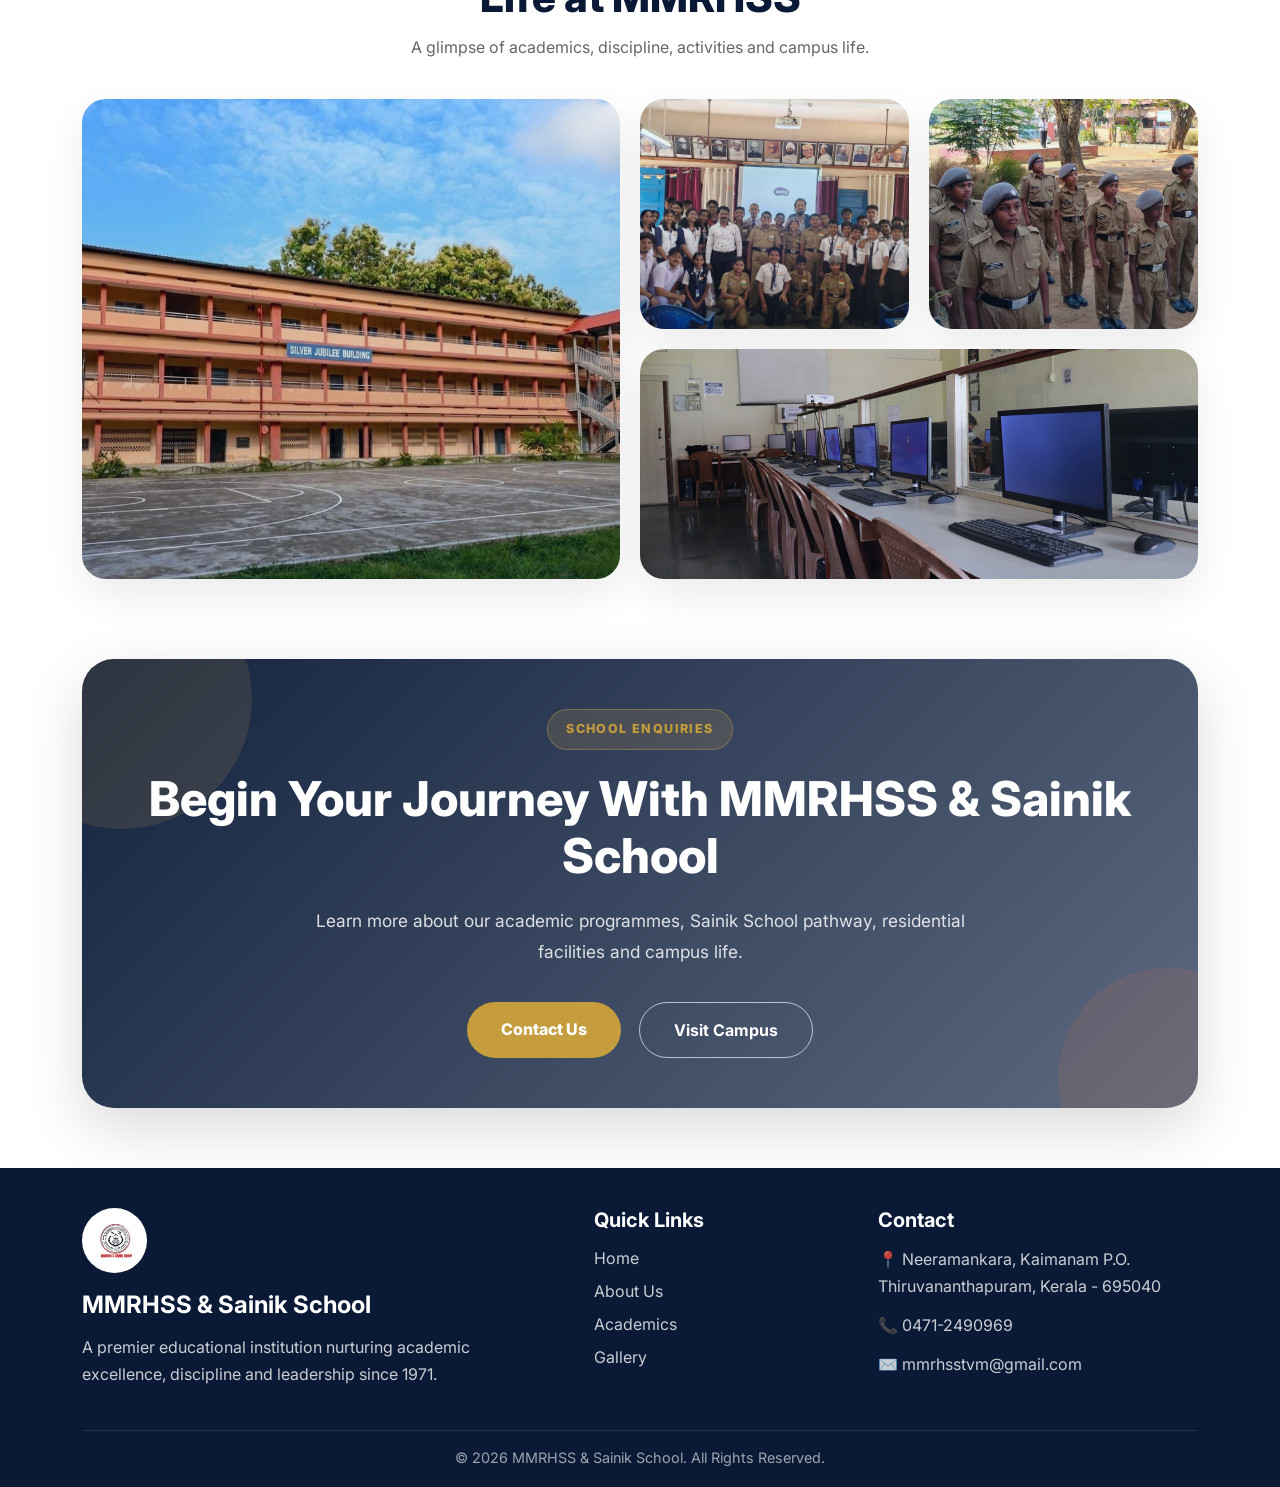
==== commit c9701304: "New images and about page modified" ====
--- a/index.html
+++ b/index.html
@@ -75,9 +75,27 @@
 
             </div>
             <div class="hero-right">
-                <div class="hero-image-card">
-                    <img src="assets/images/mmrhss-main.jpeg" alt="MMRHSS Campus">
-                </div>
+
+                <div class="hero-gallery">
+
+                    <div class="hero-main-image">
+                        <img src="assets/images/mmrhssmain.jpeg" alt="Campus">
+                    </div>
+
+                    <div class="hero-small-images">
+
+                        <div class="small-card">
+                            <img src="assets/images/mmrhss1.jpeg" alt="Computer Lab">
+                        </div>
+
+                        <div class="small-card">
+                            <img src="assets/images/library.jpeg" alt="Sainik School">
+                        </div>
+
+                    </div>
+
+                </div>
+
             </div>
         </div>
 
@@ -280,7 +298,7 @@
 
             <div class="campus-grid">
                 <div class="campus-item big">
-                    <img src="assets/images/mmrhss.jpeg" alt="Campus">
+                    <img src="assets/images/mmrhss1.jpeg" alt="Campus">
                     <!-- <span>Campus</span>-->
                 </div>
 
--- a/css/home.css
+++ b/css/home.css
@@ -4,7 +4,7 @@
 
 .hero-section{
     position:relative;
-    min-height:680px;
+    min-height:650px;
     padding-top:100px;
     padding-bottom:70px;
     background:linear-gradient(135deg, #F8FAFC 0%, #FBF4E8 100%);
@@ -46,7 +46,7 @@
 
 .hero-left h1{
     font-family:'Playfair Display', serif;
-    font-size:4rem;
+    font-size:3.7rem;
     font-weight:800;
     line-height:1.05;
     color:#0A1A36;
@@ -126,22 +126,35 @@
 }
 
 .hero-right{
-    flex:0 0 45%;
-}
-
-.hero-image-card{
-    position:relative;
-    border-radius:32px;
-    overflow:hidden;
-    box-shadow:0 25px 70px rgba(10,26,54,.18);
-}
-
-.hero-image-card img{
+    flex:0 0 46%;
+}
+
+.hero-gallery{
+    display:flex;
+    flex-direction:column;
+    gap:18px;
+}
+
+.hero-main-image img{
     width:100%;
-    height:570px;
+    height:380px;
     object-fit:cover;
-    object-position:50% 25%;
-    
+    border-radius:28px;
+    box-shadow:0 20px 45px rgba(0,0,0,.12);
+}
+
+.hero-small-images{
+    display:grid;
+    grid-template-columns:1fr 1fr;
+    gap:18px;
+}
+
+.small-card img{
+    width:100%;
+    height:160px;
+    object-fit:cover;
+    border-radius:20px;
+    box-shadow:0 15px 35px rgba(0,0,0,.10);
 }
 
 /* FLOATING CARD */
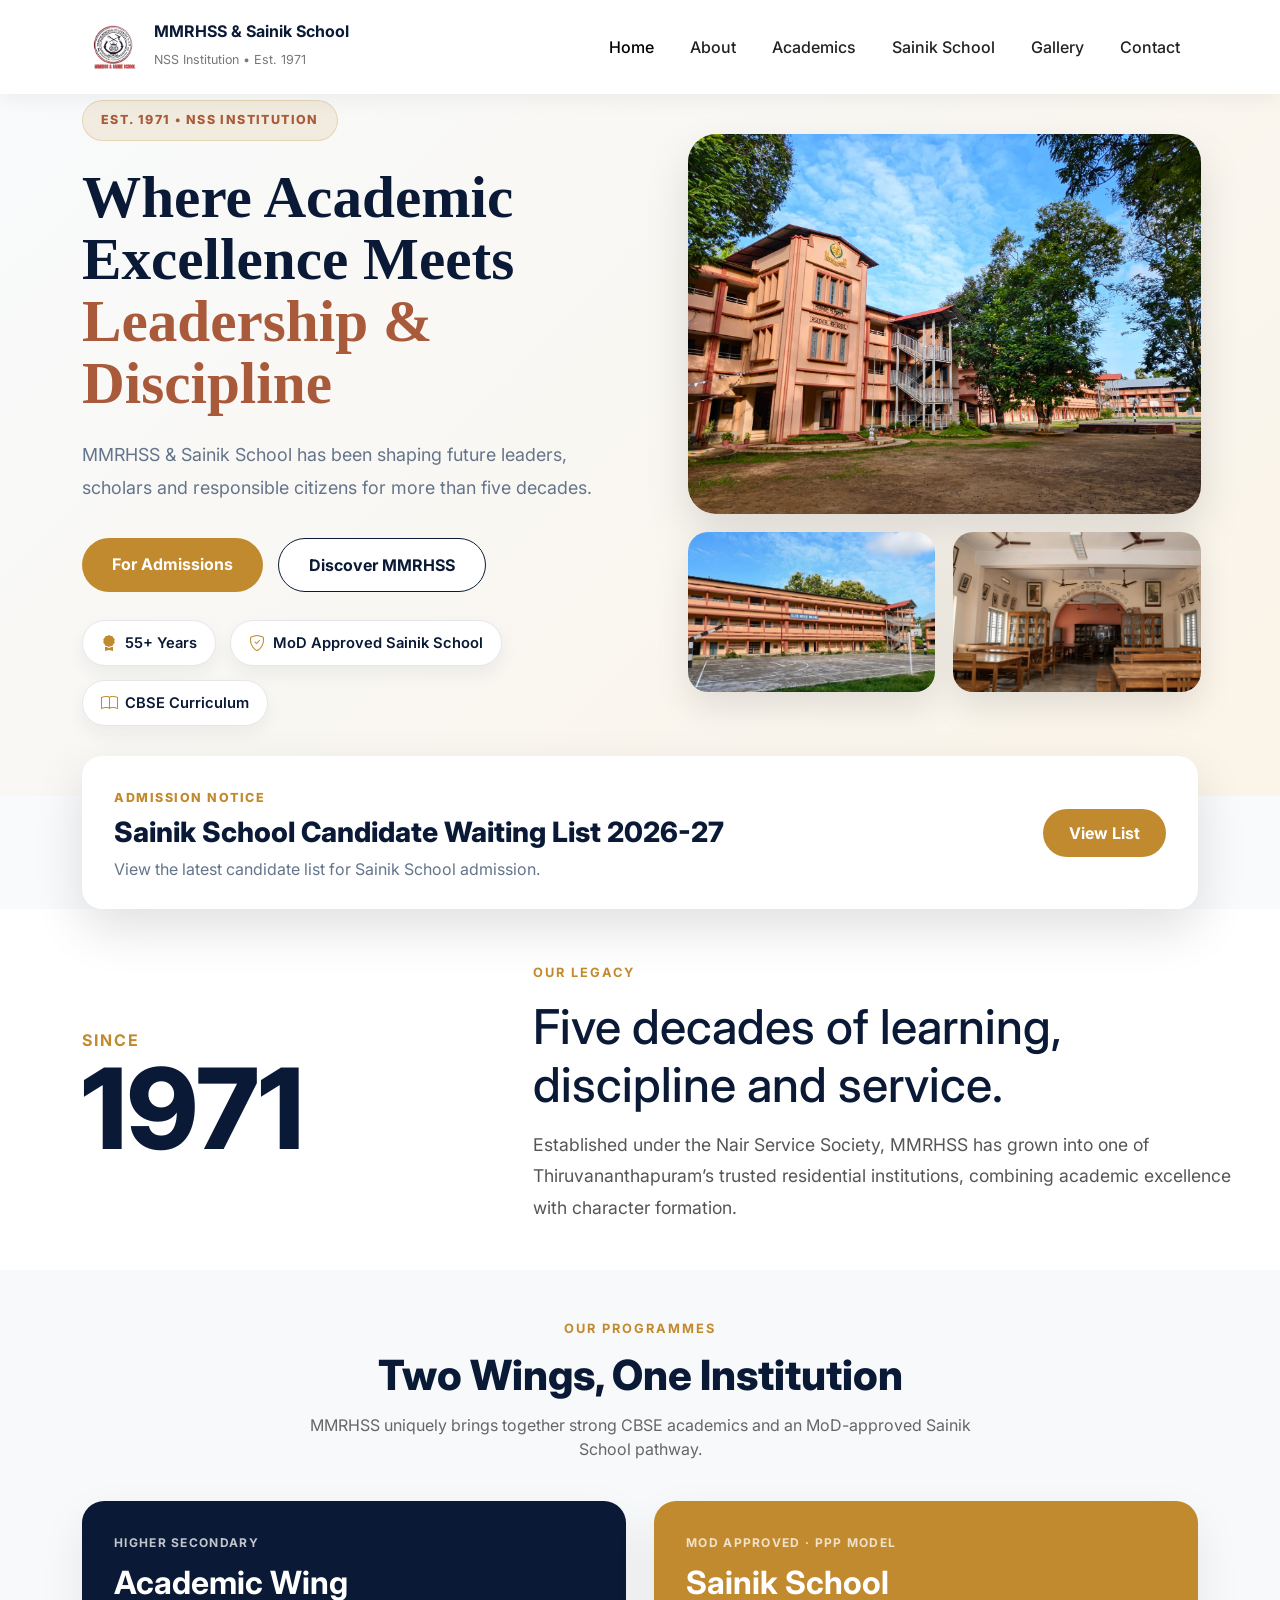
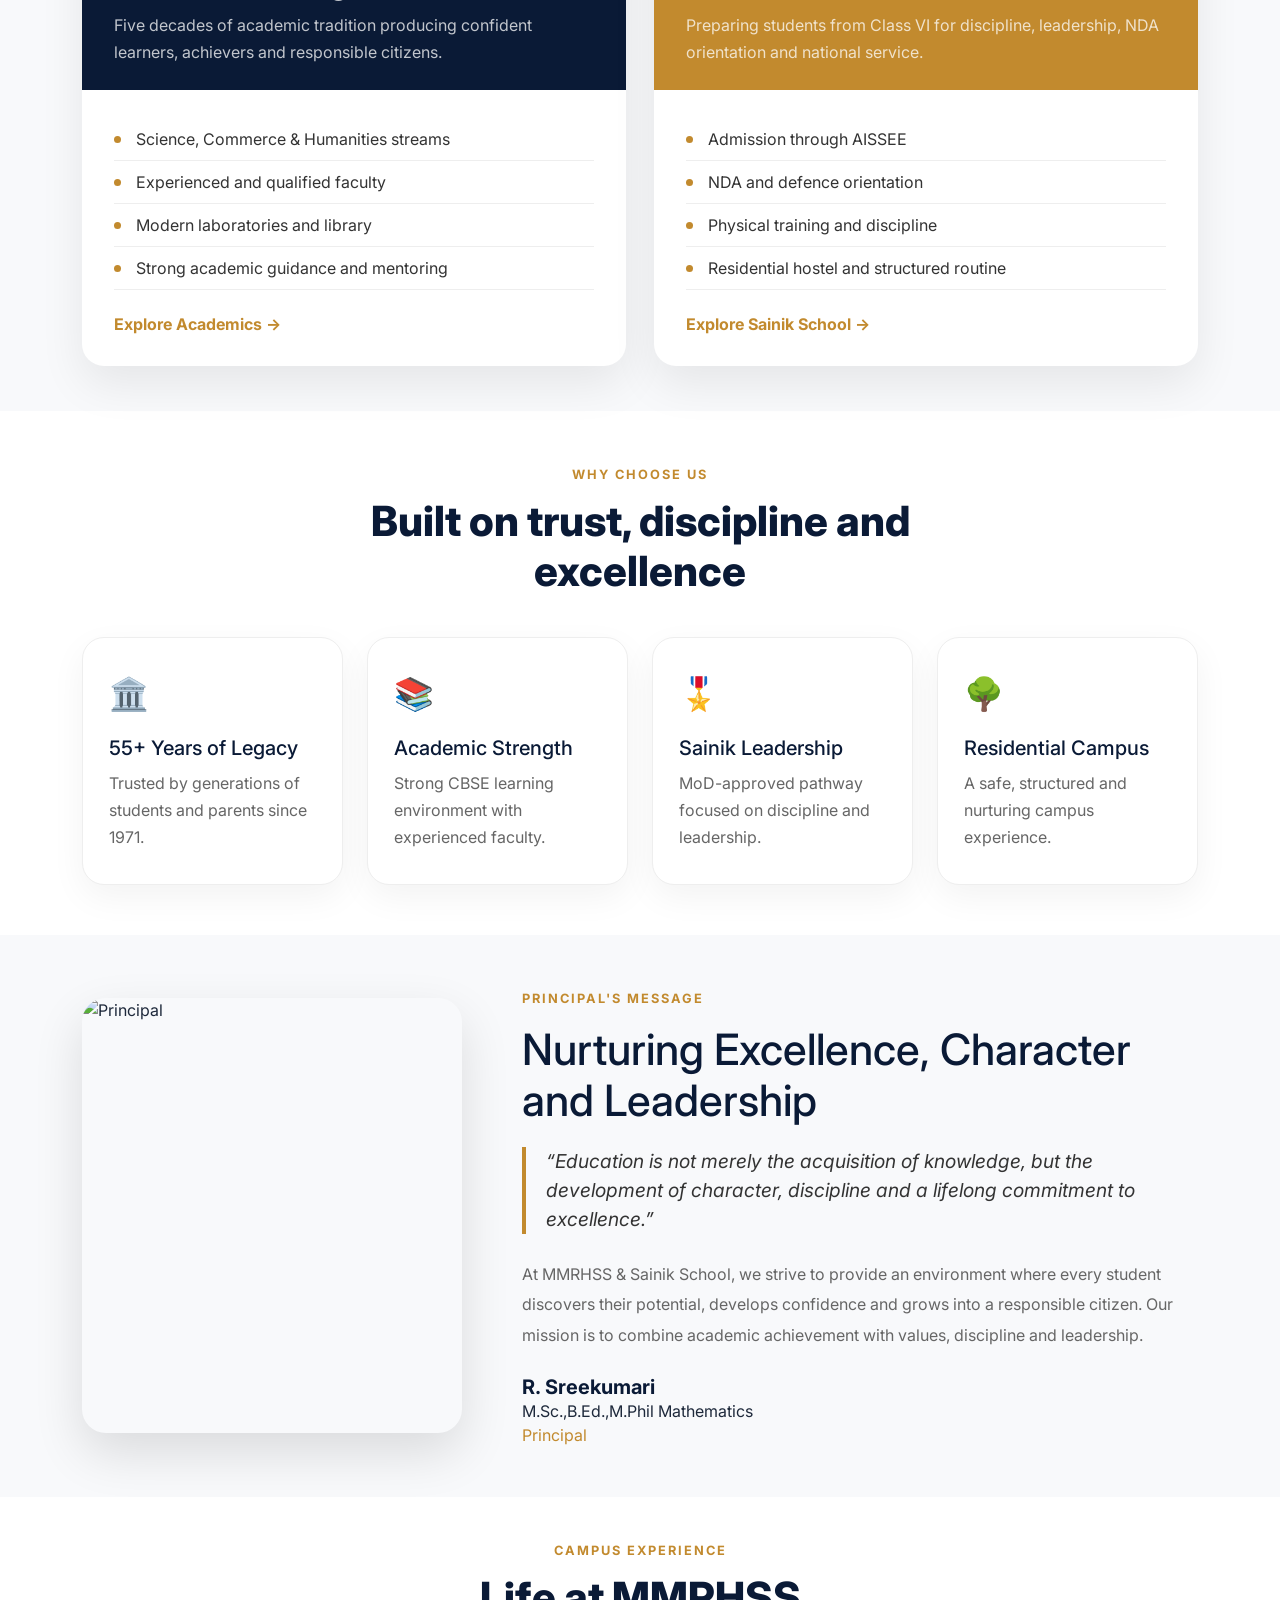
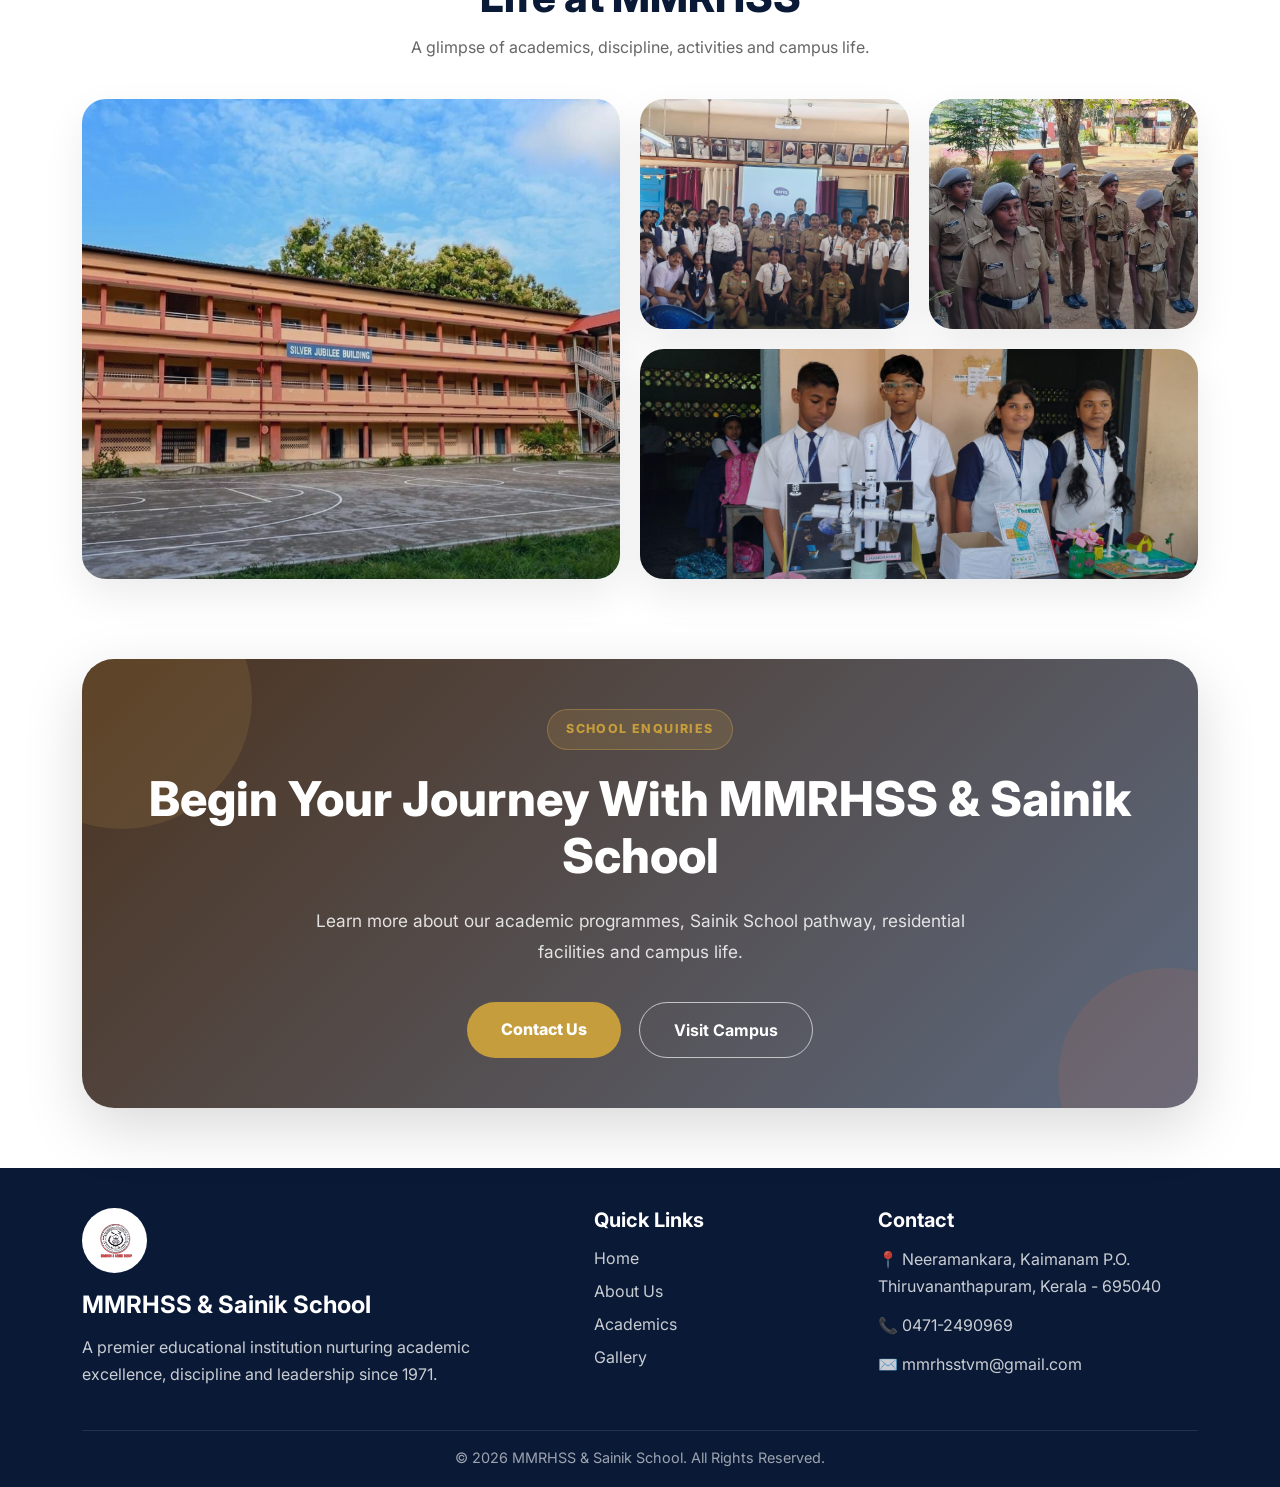
==== commit ef2c4abf: "Images upadated across the pages" ====
--- a/index.html
+++ b/index.html
@@ -311,7 +311,7 @@
                 </div>
 
                 <div class="campus-item wide">
-                    <img src="assets/images/home/Computer-Lab.jpg" alt="Academics">
+                    <img src="assets/images/exhibition.jpeg" alt="Academics">
                 </div>
             </div>
 
--- a/css/home.css
+++ b/css/home.css
@@ -509,7 +509,7 @@
 
 .cta-box{
     background:
-        linear-gradient(135deg, rgba(10,26,54,.96), rgba(79,93,117,.92));
+        linear-gradient(135deg, rgba(68, 43, 23, 0.96), rgba(79,93,117,.92));
     border-radius:32px;
     padding:50px 55px;
     text-align:center;
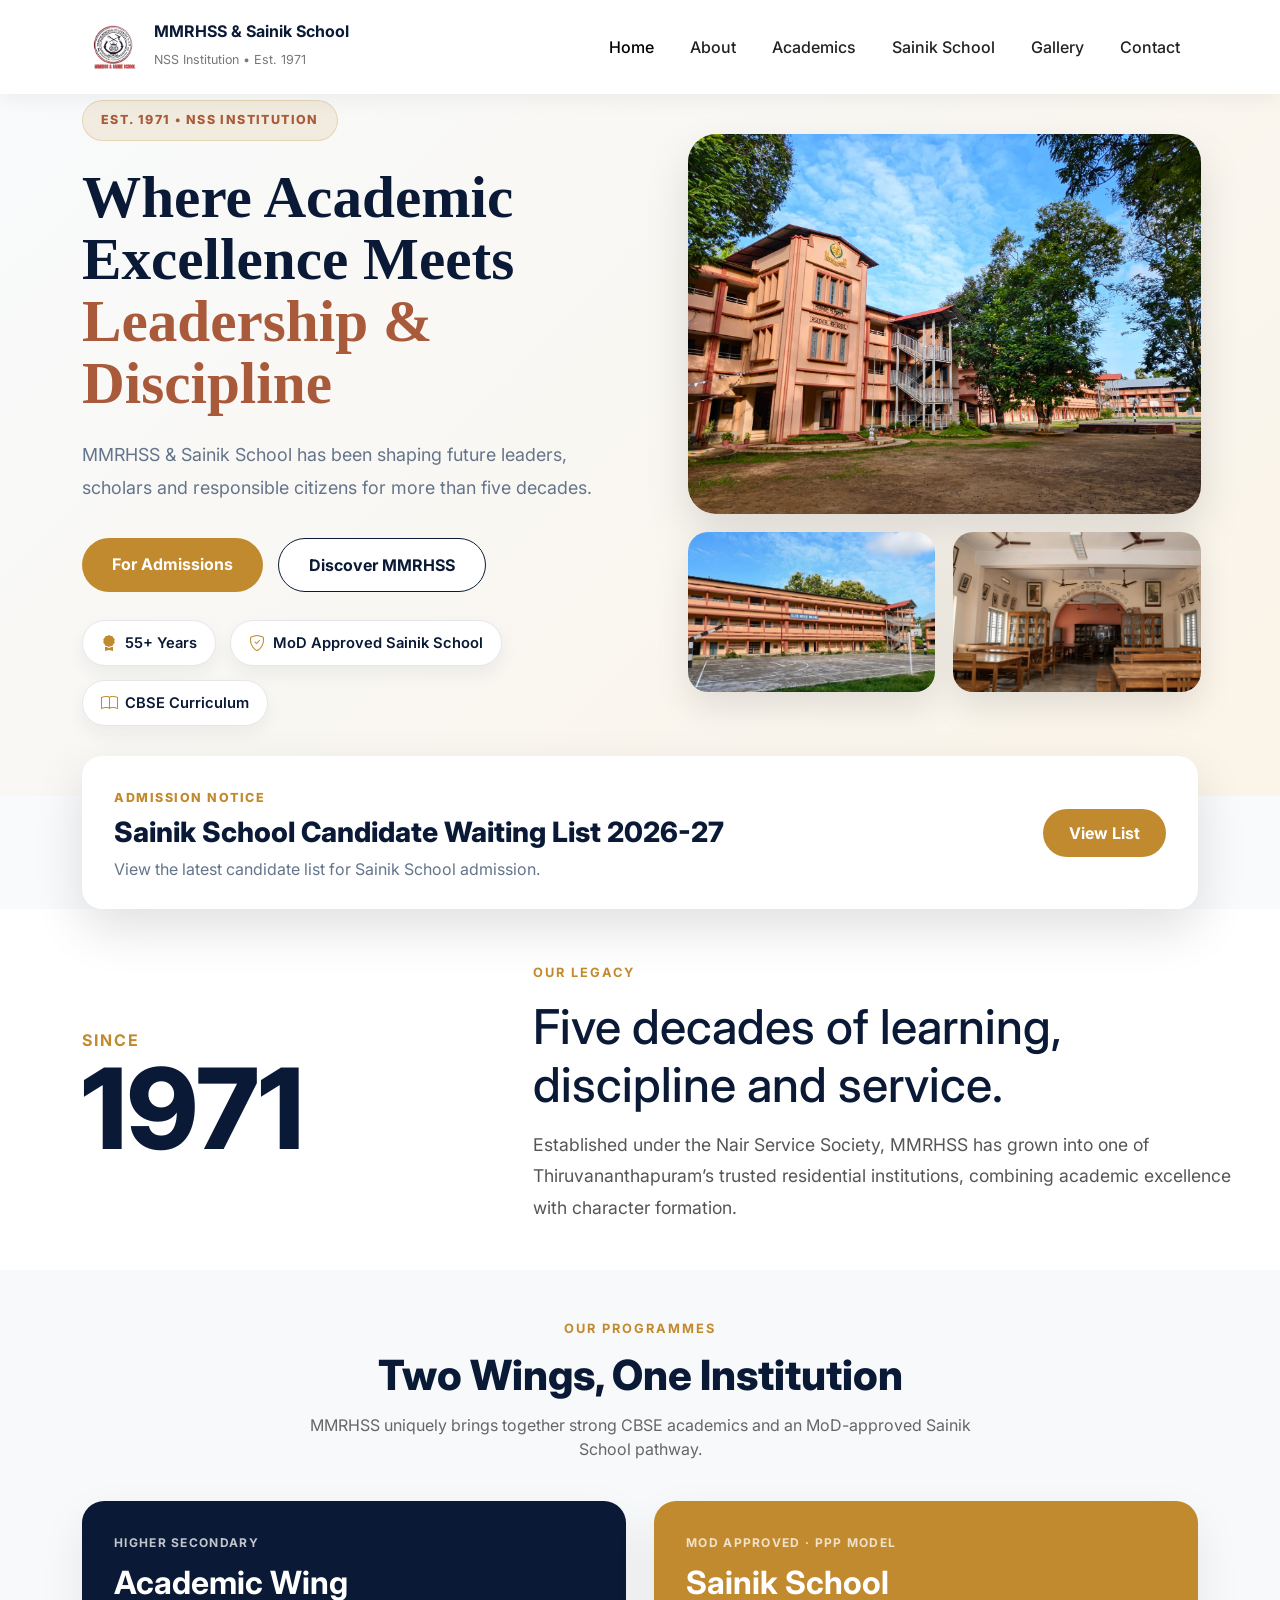
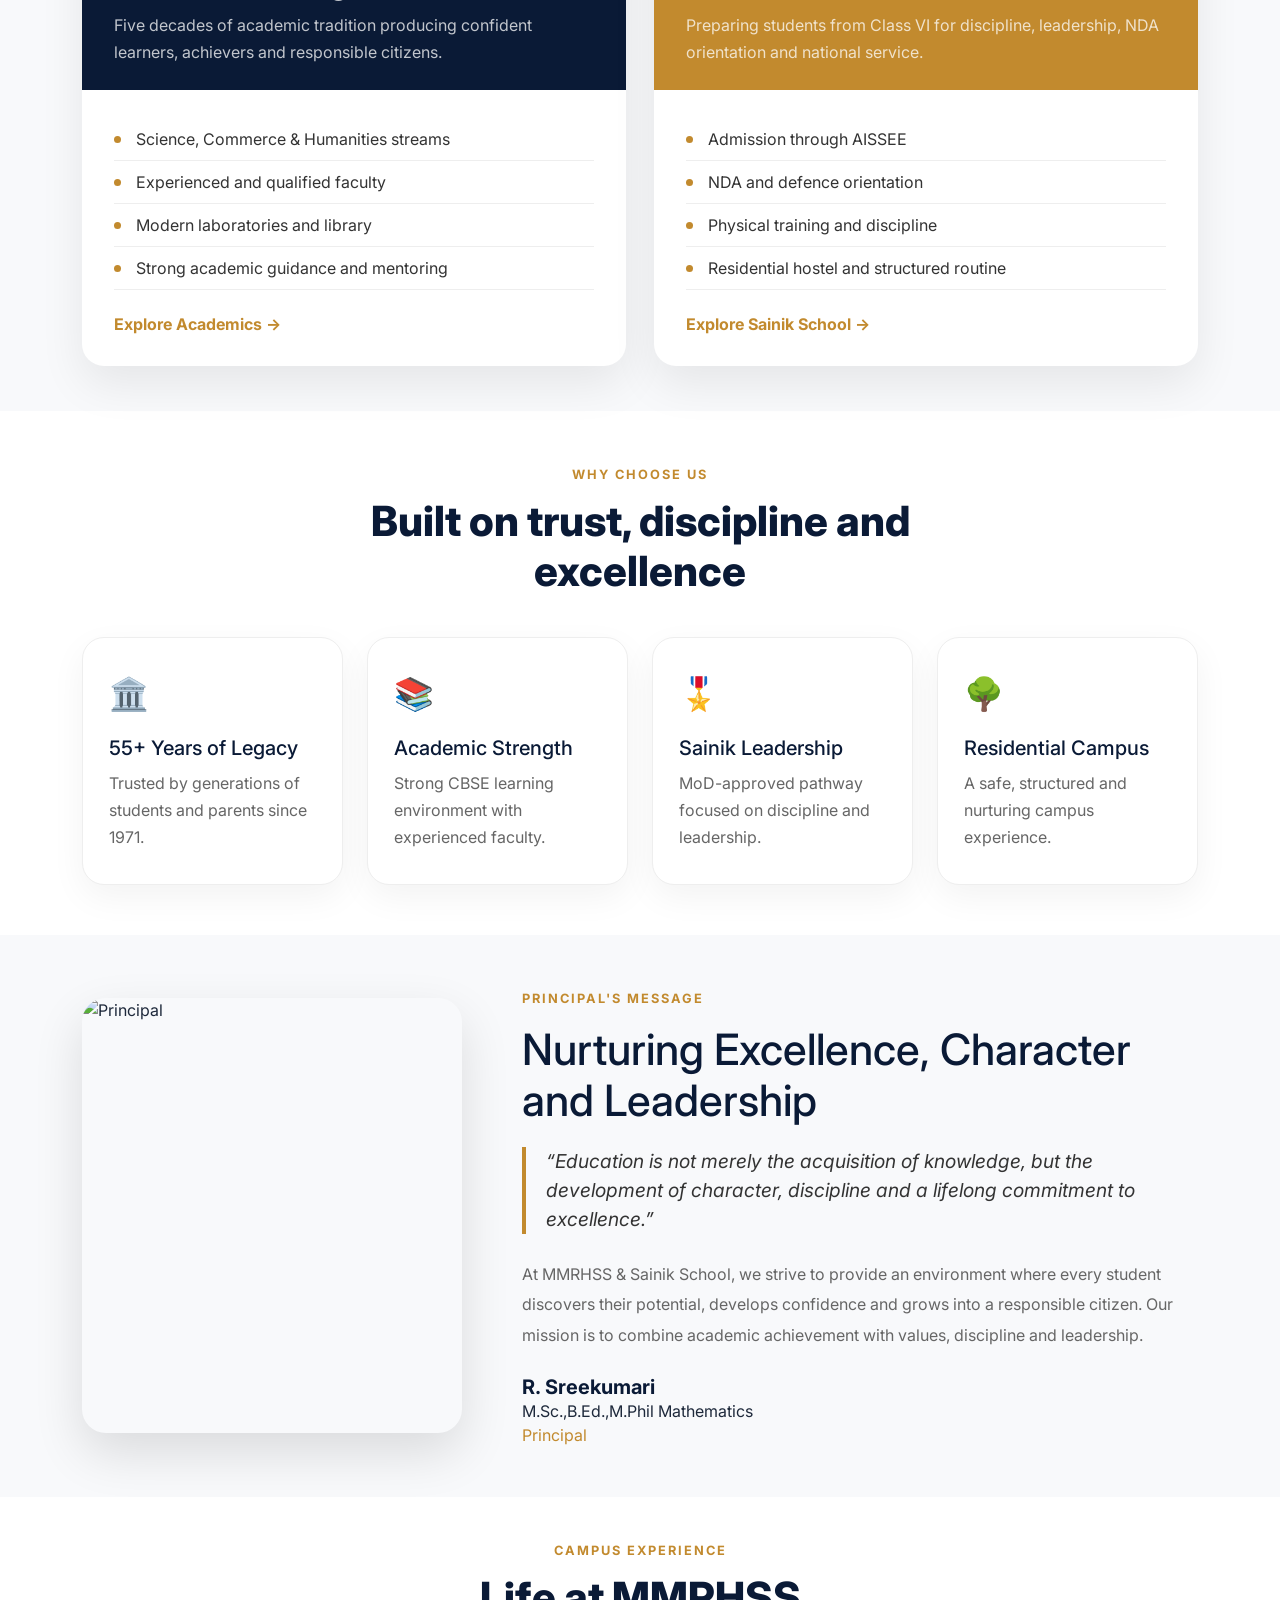
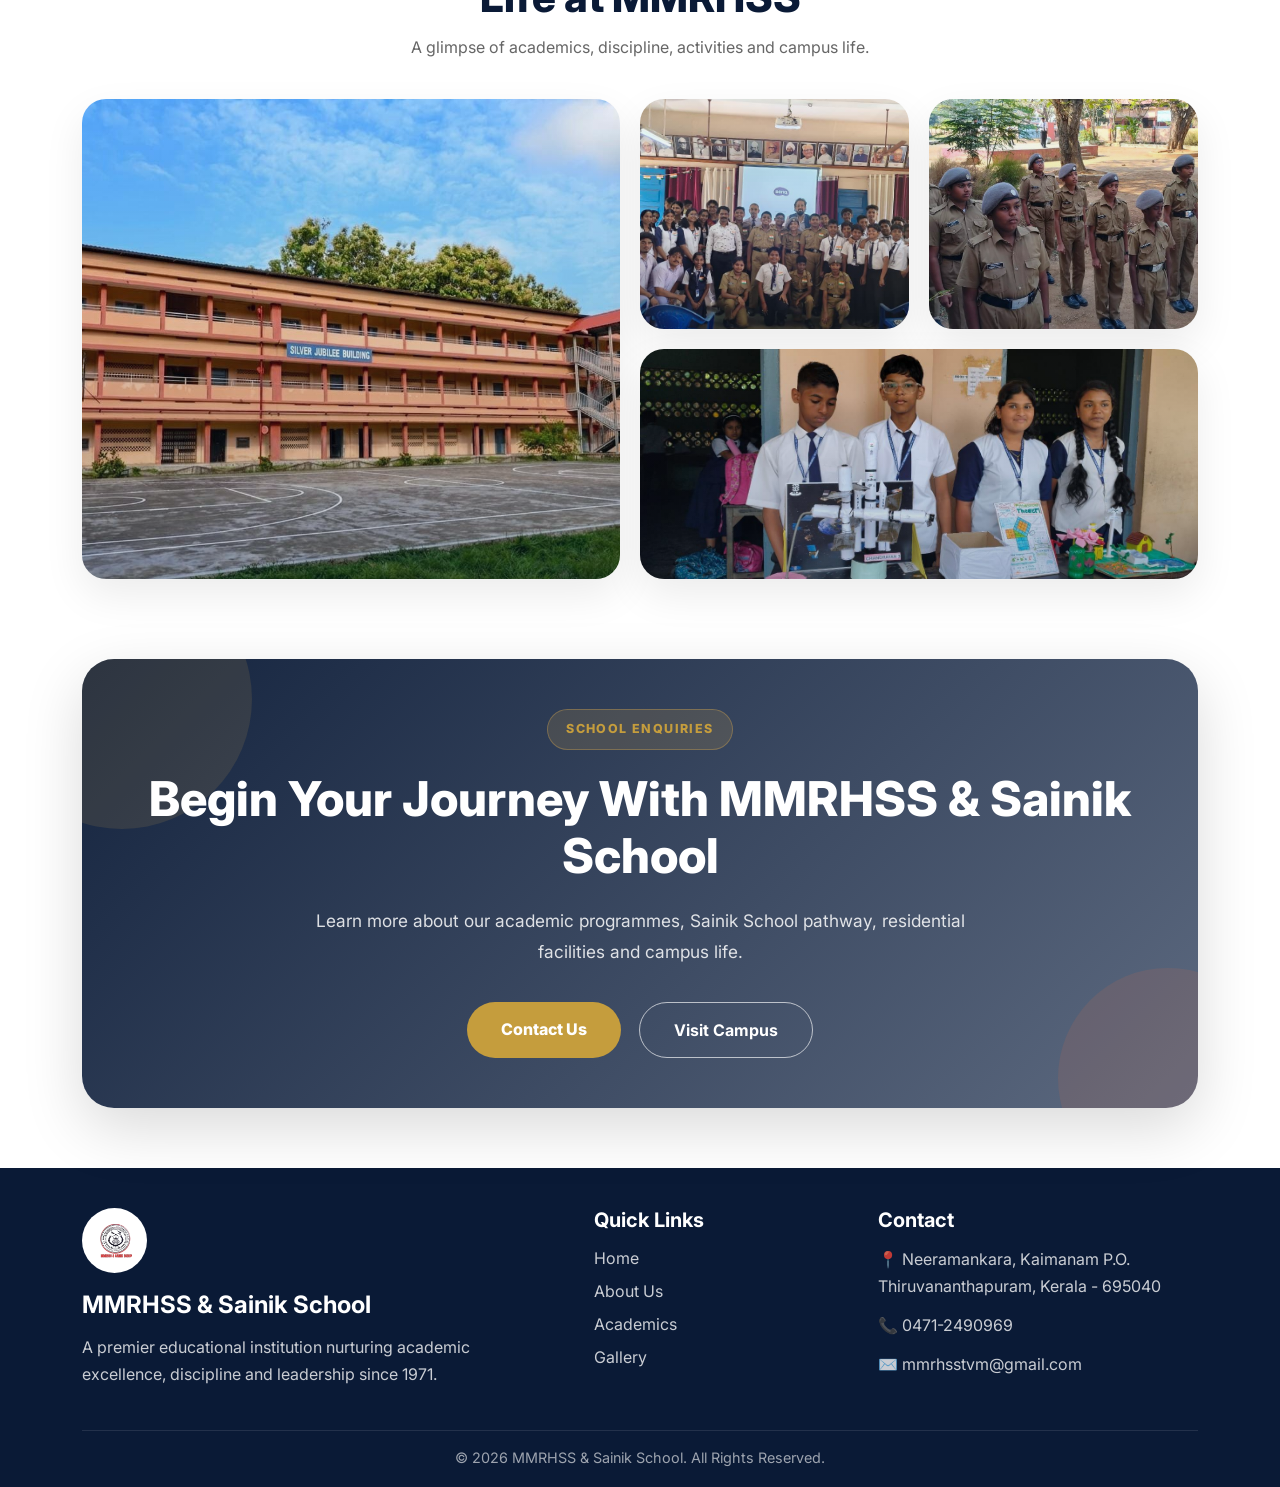
==== commit ebf8dac3: "Admin module done and databse handled" ====
--- a/index.html
+++ b/index.html
@@ -318,6 +318,23 @@
         </div>
     </section>
 
+    <section class="campus-updates-section" id="campusUpdatesSection" style="display:none;">
+    <div class="container">
+
+        <div class="updates-head">
+            <div>
+                <span class="section-tag">News & Events</span>
+                <h2>Latest Campus Updates</h2>
+            </div>
+
+            <a href="gallery.html" class="updates-view-all">View Gallery →</a>
+        </div>
+
+        <div id="campusUpdatesWrapper"></div>
+
+    </div>
+</section>
+
     <section class="enquiry-cta">
 
         <div class="container">
@@ -375,9 +392,27 @@
         </div>
     </div>
 
+    <div class="modal fade" id="updateImageModal" tabindex="-1">
+        <div class="modal-dialog modal-xl modal-dialog-centered">
+            <div class="modal-content update-photo-modal">
+                <div class="modal-header">
+                    <h5 class="modal-title" id="modalUpdateTitle"></h5>
+                    <button type="button" class="btn-close" data-bs-dismiss="modal"></button>
+                </div>
+
+                <div class="modal-body">
+                    <img id="modalUpdateImage" src="" alt="">
+                </div>
+            </div>
+        </div>
+    </div>
+
     <script src="js/main.js"></script>
     <script src="https://cdn.jsdelivr.net/npm/bootstrap@5.3.3/dist/js/bootstrap.bundle.min.js"></script>
 
+    <script src="https://cdn.jsdelivr.net/npm/@supabase/supabase-js@2"></script>
+    <script src="admin/js/supabase-config.js"></script>
+    <script src="js/home.js"></script>
 </body>
 
 </html>
--- a/css/home.css
+++ b/css/home.css
@@ -509,7 +509,7 @@
 
 .cta-box{
     background:
-        linear-gradient(135deg, rgba(68, 43, 23, 0.96), rgba(79,93,117,.92));
+        linear-gradient(135deg, rgba(10,26,54,.96), rgba(79,93,117,.92));
     border-radius:32px;
     padding:50px 55px;
     text-align:center;
@@ -823,4 +823,188 @@
         flex-direction:column;
         align-items:flex-start;
     }
+}
+
+
+.campus-updates-section{
+    padding:65px 0;
+    background:#fff;
+}
+
+.updates-head{
+    display:flex;
+    justify-content:space-between;
+    align-items:flex-end;
+    margin-bottom:38px;
+}
+
+.updates-head h2{
+    color:#0A1A36;
+    font-size:2.7rem;
+    font-weight:800;
+    margin:8px 0 0;
+}
+
+.updates-view-all{
+    color:#C28A2E;
+    font-weight:800;
+    text-decoration:none;
+}
+
+.campus-updates-grid{
+    display:grid;
+    grid-template-columns:1.45fr .95fr;
+    gap:28px;
+    align-items:stretch;
+}
+
+.featured-update{
+    position:relative;
+    height:470px;
+    border-radius:26px;
+    overflow:hidden;
+    background:#0A1A36;
+    box-shadow:0 20px 50px rgba(0,0,0,.12);
+}
+
+.featured-update img,
+.featured-placeholder{
+    width:100%;
+    height:100%;
+    object-fit:cover;
+    display:flex;
+    align-items:center;
+    justify-content:center;
+    background:#0A1A36;
+}
+
+.featured-placeholder i{
+    font-size:4rem;
+    color:rgba(255,255,255,.25);
+}
+
+.featured-overlay{
+    position:absolute;
+    inset:0;
+    background:linear-gradient(to top, rgba(10,26,54,.88), rgba(10,26,54,.25), transparent 65%);
+}
+
+.featured-update-content{
+    position:absolute;
+    left:32px;
+    right:32px;
+    bottom:28px;
+    z-index:2;
+    color:#fff;
+}
+
+.featured-update-content span,
+.mini-update span{
+    color:#C28A2E;
+    font-size:.75rem;
+    font-weight:800;
+    text-transform:uppercase;
+    letter-spacing:1.2px;
+}
+
+.featured-update-content h3{
+    font-size:2rem;
+    font-weight:700;
+    margin:10px 0;
+}
+
+.featured-update-content p{
+    color:rgba(255,255,255,.88);
+    line-height:1.55;
+    margin-bottom:10px;
+}
+
+.featured-update-content strong{
+    color:#fff;
+    font-weight:800;
+}
+
+.updates-list{
+    display:grid;
+    gap:18px;
+}
+
+.mini-update{
+    display:grid;
+    grid-template-columns:130px 1fr;
+    gap:18px;
+    align-items:center;
+    background:#F8FAFC;
+    border:1px solid #E5E7EB;
+    border-radius:22px;
+    padding:14px;
+    text-align:left;
+    cursor:pointer;
+    min-height:145px;
+    transition:.25s;
+}
+
+.mini-update:hover{
+    transform:translateY(-3px);
+    border-color:#C28A2E;
+}
+
+.mini-update img,
+.mini-placeholder{
+    width:130px;
+    height:100px;
+    object-fit:cover;
+    border-radius:16px;
+    background:#0A1A36;
+    display:flex;
+    align-items:center;
+    justify-content:center;
+}
+
+.mini-placeholder i{
+    color:rgba(255,255,255,.35);
+    font-size:2rem;
+}
+
+.mini-update h4{
+    color:#0A1A36;
+    font-size:1.08rem;
+    font-weight:800;
+    margin:8px 0 0;
+}
+
+@media(max-width:991px){
+    .updates-head{
+        flex-direction:column;
+        align-items:flex-start;
+        gap:10px;
+    }
+
+    .campus-updates-grid{
+        grid-template-columns:1fr;
+    }
+
+    .featured-update{
+        height:360px;
+    }
+}
+
+@media(max-width:575px){
+    .updates-head h2{
+        font-size:2rem;
+    }
+
+    .featured-update{
+        height:320px;
+    }
+
+    .mini-update{
+        grid-template-columns:1fr;
+    }
+
+    .mini-update img,
+    .mini-placeholder{
+        width:100%;
+        height:180px;
+    }
 }
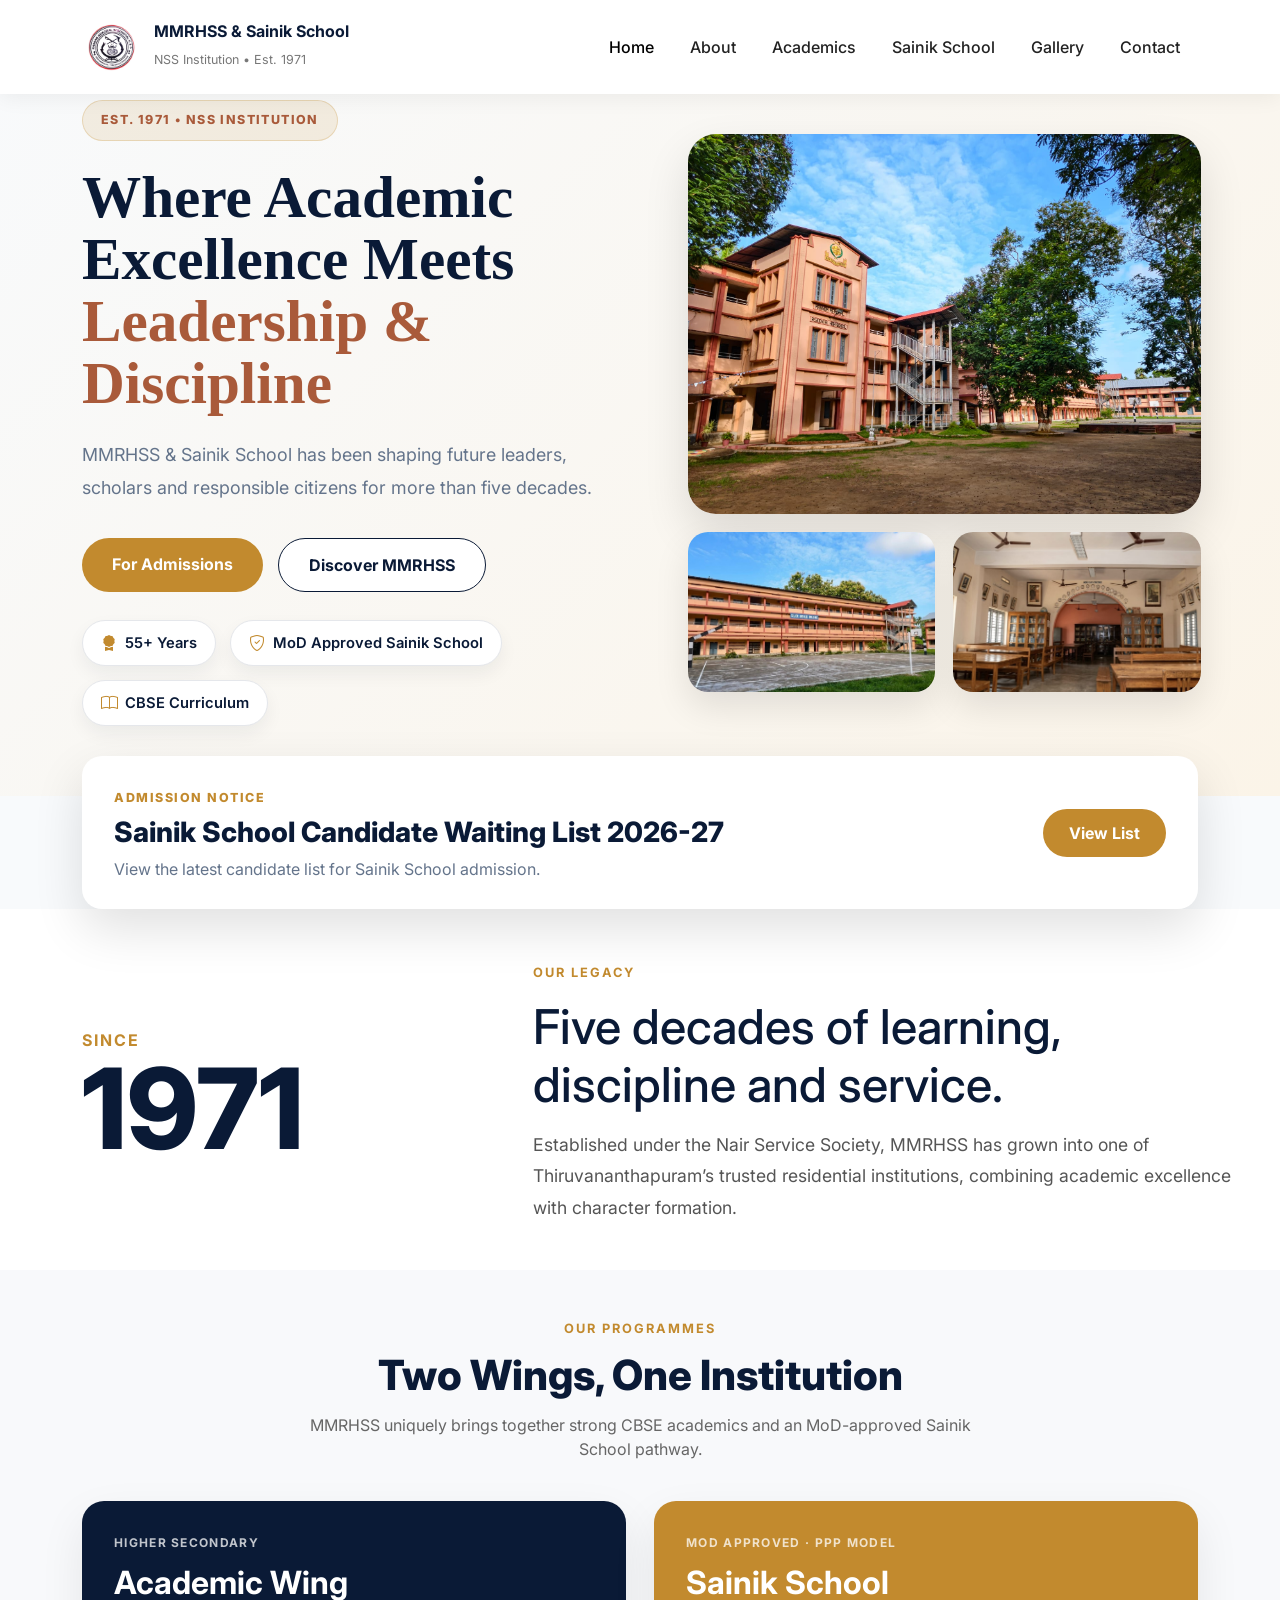
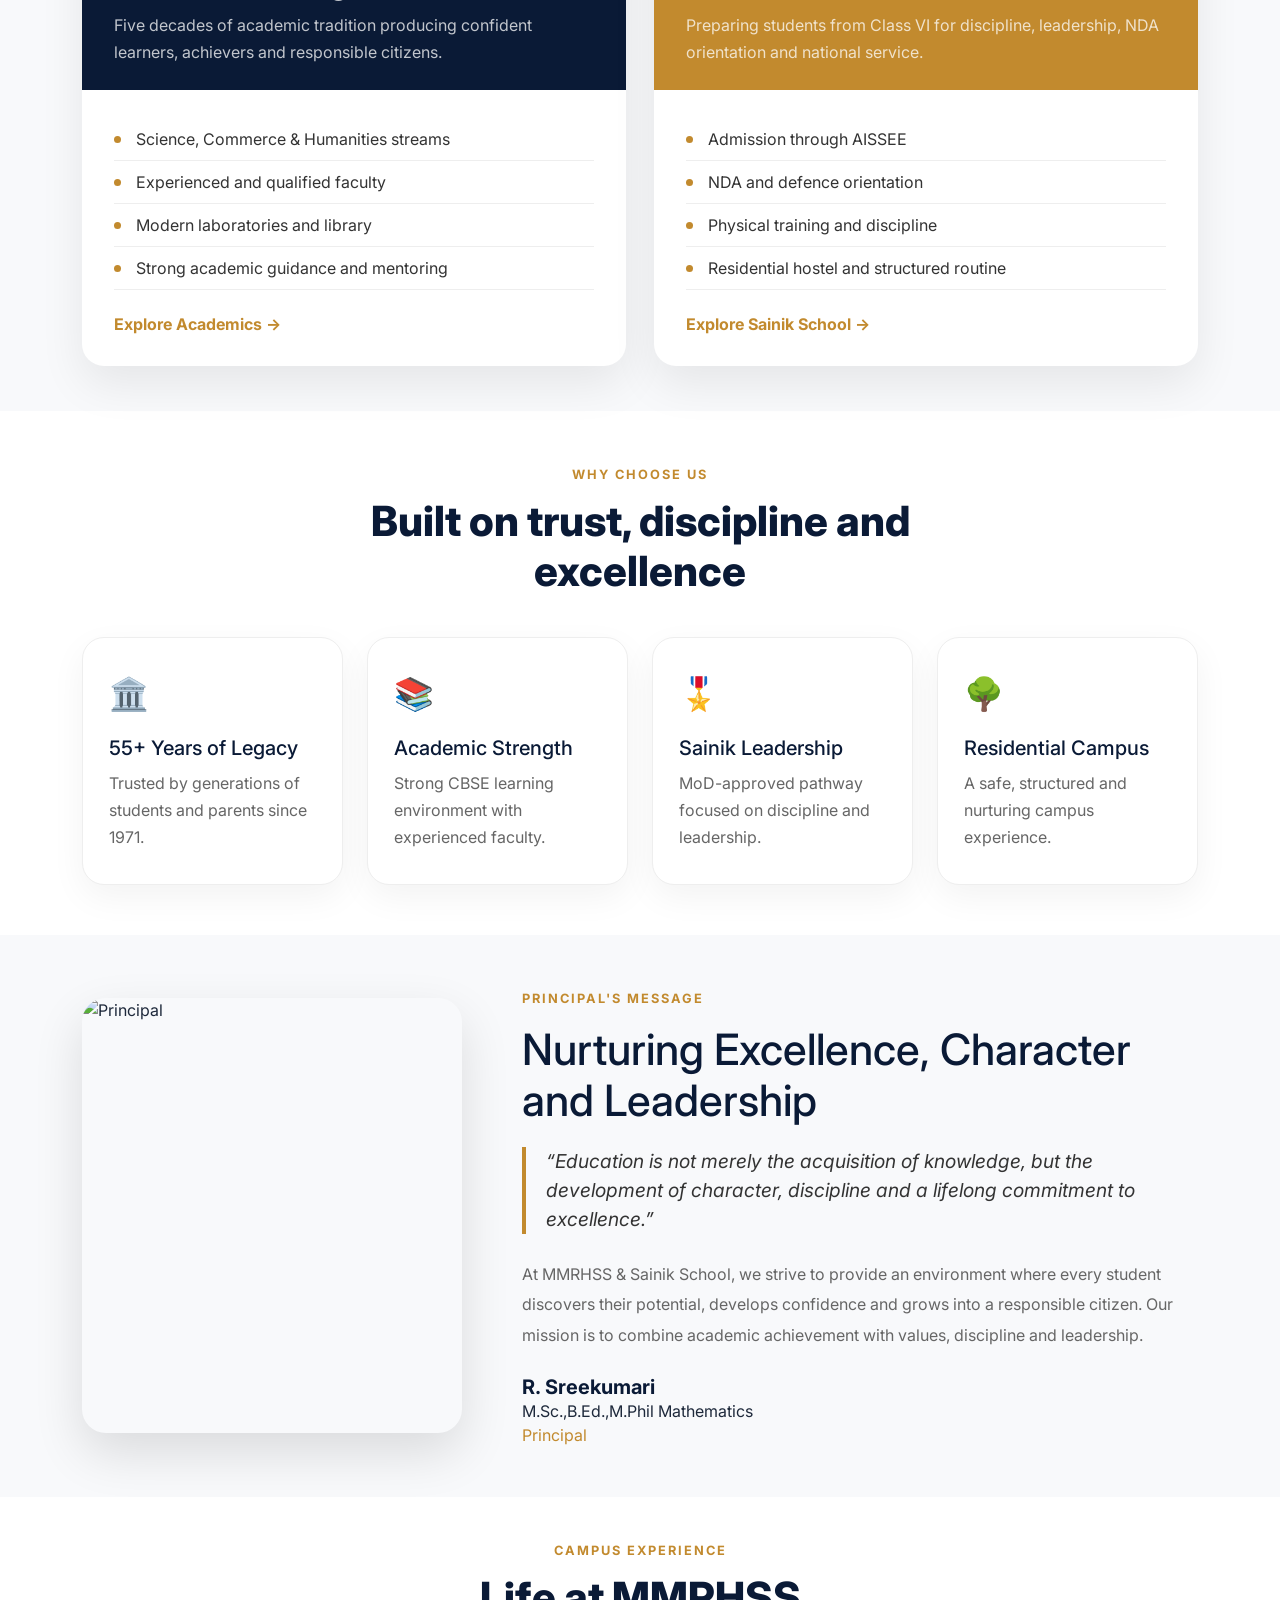
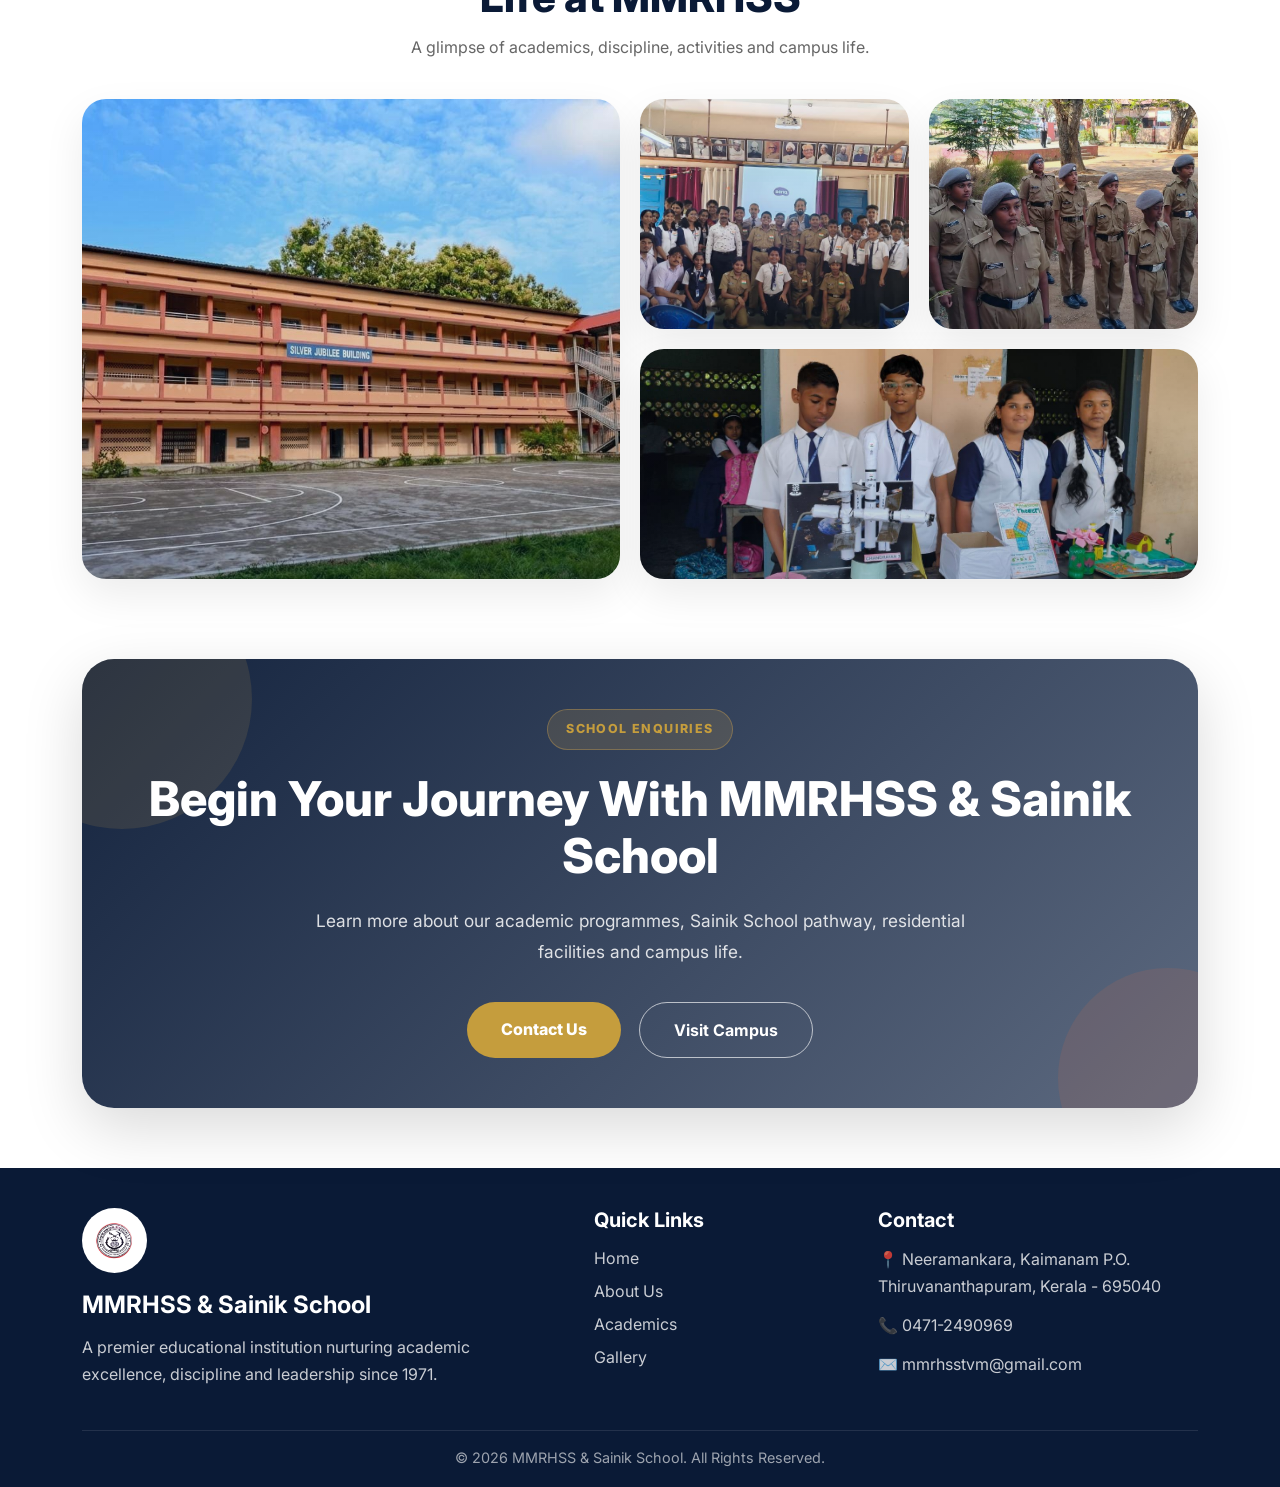
==== commit ce9d9570: "Changes for seo" ====
--- a/index.html
+++ b/index.html
@@ -2,20 +2,17 @@
 <html lang="en">
 
 <head>
-
     <meta charset="UTF-8">
     <meta name="viewport" content="width=device-width, initial-scale=1.0">
-
-    <title>MMRHSS & Sainik School</title>
-
+    <title>MMRHSS & Sainik School</title> 
     <!-- Bootstrap -->
     <link href="https://cdn.jsdelivr.net/npm/bootstrap@5.3.3/dist/css/bootstrap.min.css" rel="stylesheet">
-
+    
     <!-- Google Font -->
     <link href="https://fonts.googleapis.com/css2?family=Inter:wght@300;400;500;600;700;800&display=swap"
-        rel="stylesheet">
-
-    <!-- Bootstrap Icons -->
+        rel="stylesheet"> 
+    
+        <!-- Bootstrap Icons -->
     <link rel="stylesheet" href="https://cdn.jsdelivr.net/npm/bootstrap-icons@1.11.3/font/bootstrap-icons.css">
 
     <link rel="stylesheet" href="css/main.css">
@@ -25,6 +22,7 @@
     <link rel="icon" type="image/png" sizes="32x32" href="favicon-32x32.png">
     <link rel="apple-touch-icon" href="apple-touch-icon.png">
 
+    <script src="js/seo.js"></script>
 </head>
 
 <body>
@@ -319,21 +317,21 @@
     </section>
 
     <section class="campus-updates-section" id="campusUpdatesSection" style="display:none;">
-    <div class="container">
-
-        <div class="updates-head">
-            <div>
-                <span class="section-tag">News & Events</span>
-                <h2>Latest Campus Updates</h2>
-            </div>
-
-            <a href="gallery.html" class="updates-view-all">View Gallery →</a>
-        </div>
-
-        <div id="campusUpdatesWrapper"></div>
-
-    </div>
-</section>
+        <div class="container">
+
+            <div class="updates-head">
+                <div>
+                    <span class="section-tag">News & Events</span>
+                    <h2>Latest Campus Updates</h2>
+                </div>
+
+                <a href="gallery.html" class="updates-view-all">View Gallery →</a>
+            </div>
+
+            <div id="campusUpdatesWrapper"></div>
+
+        </div>
+    </section>
 
     <section class="enquiry-cta">
 
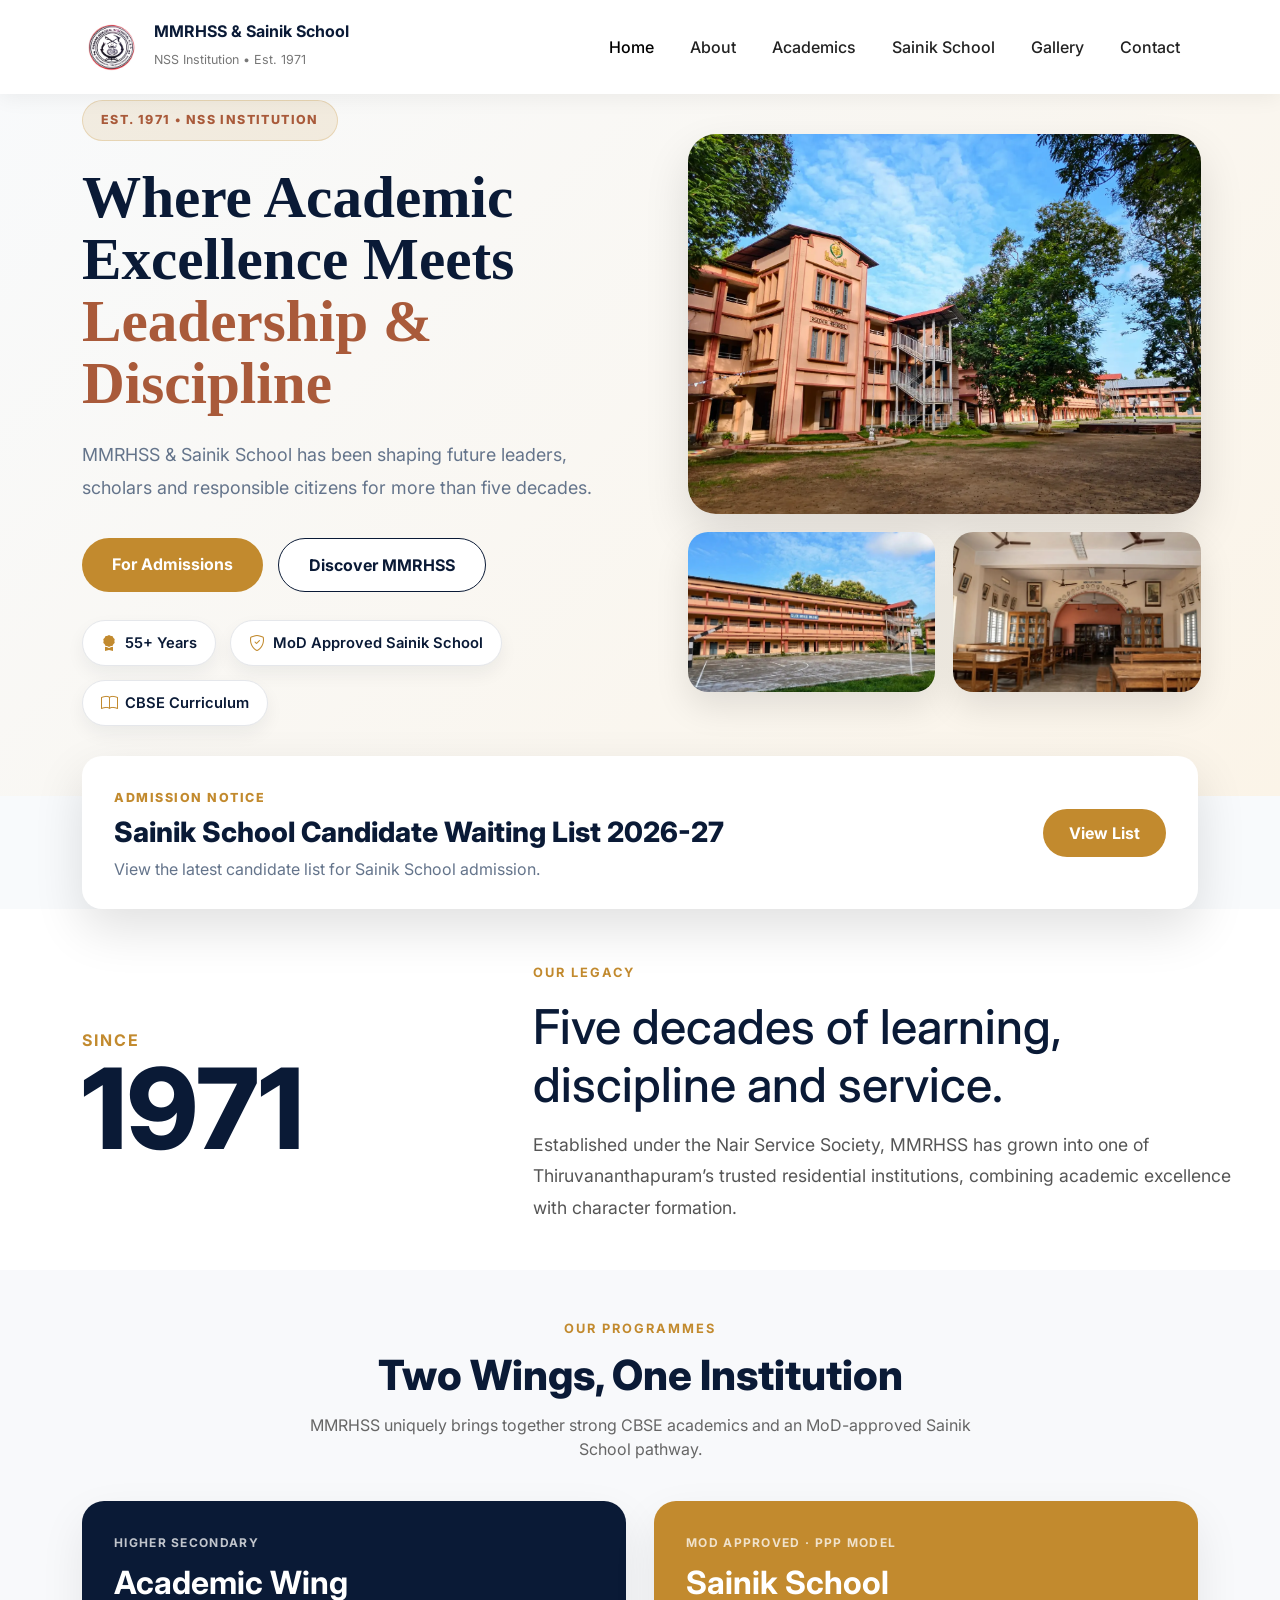
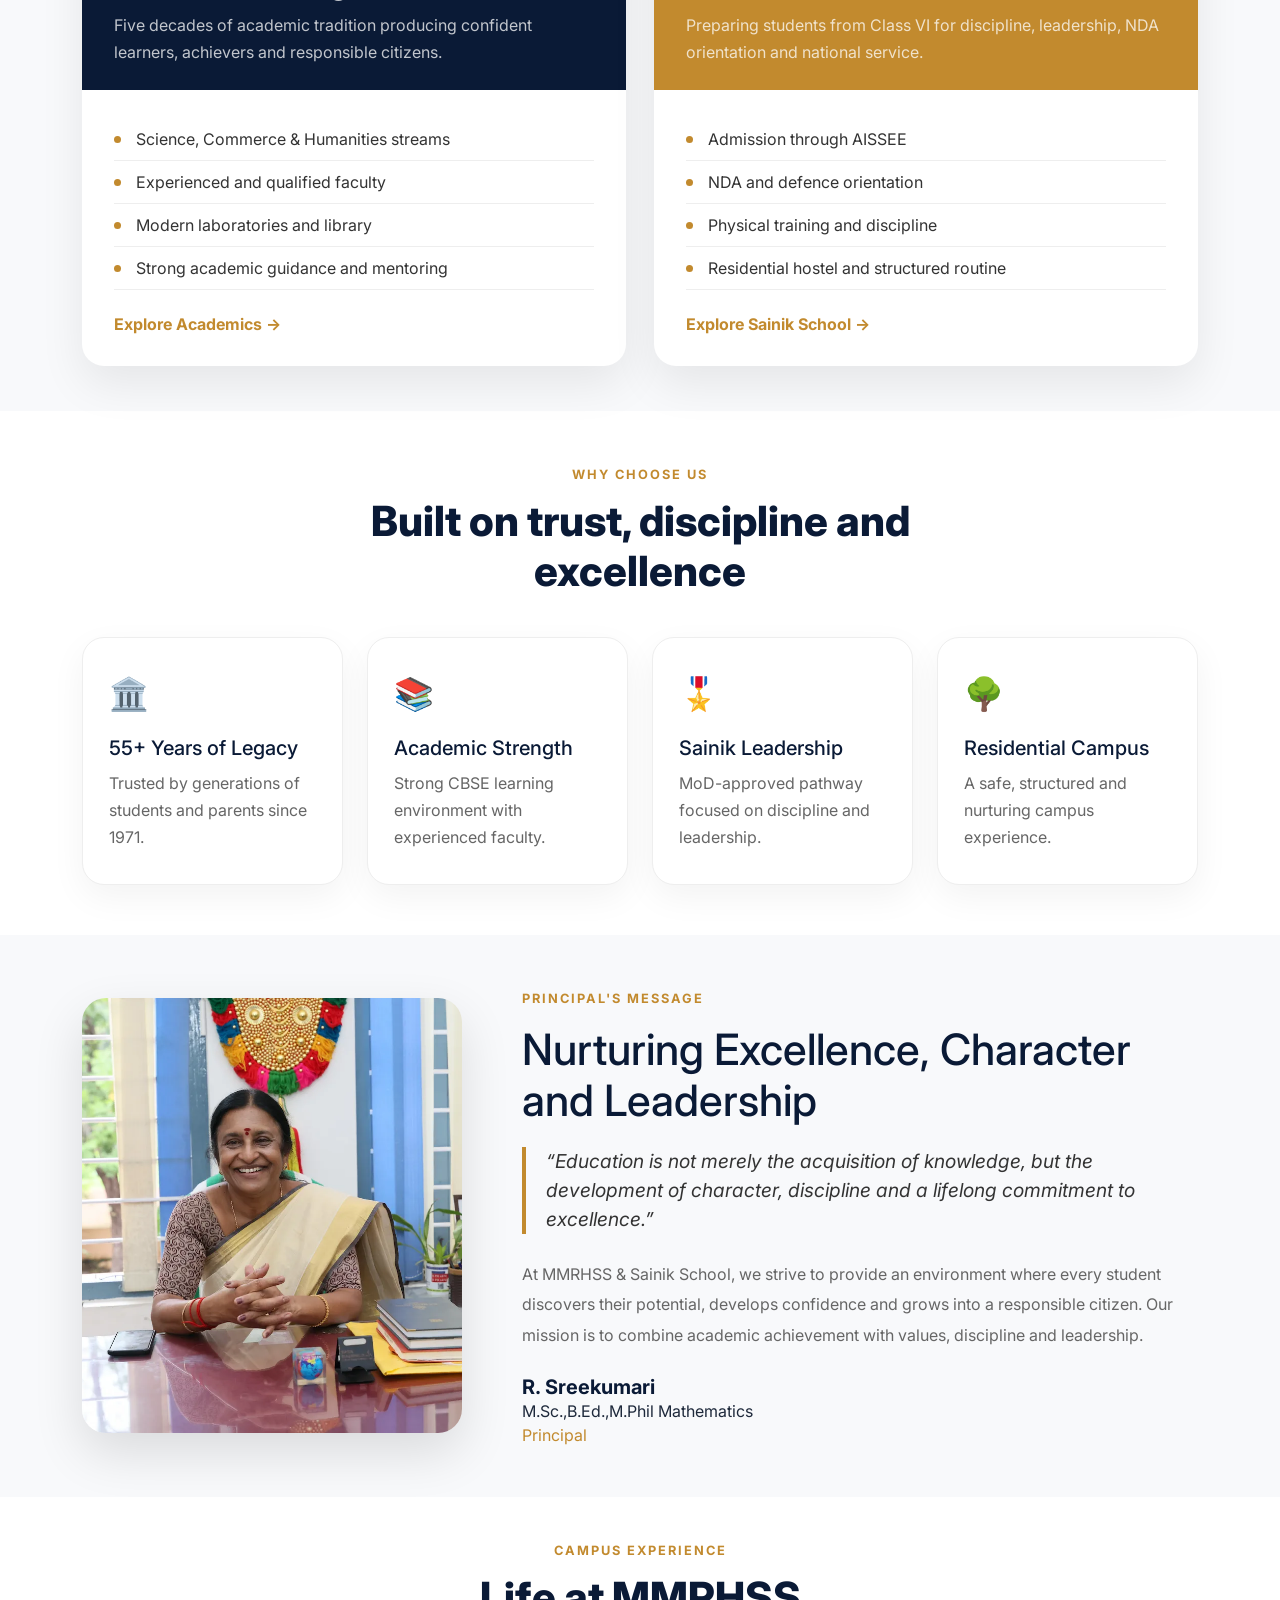
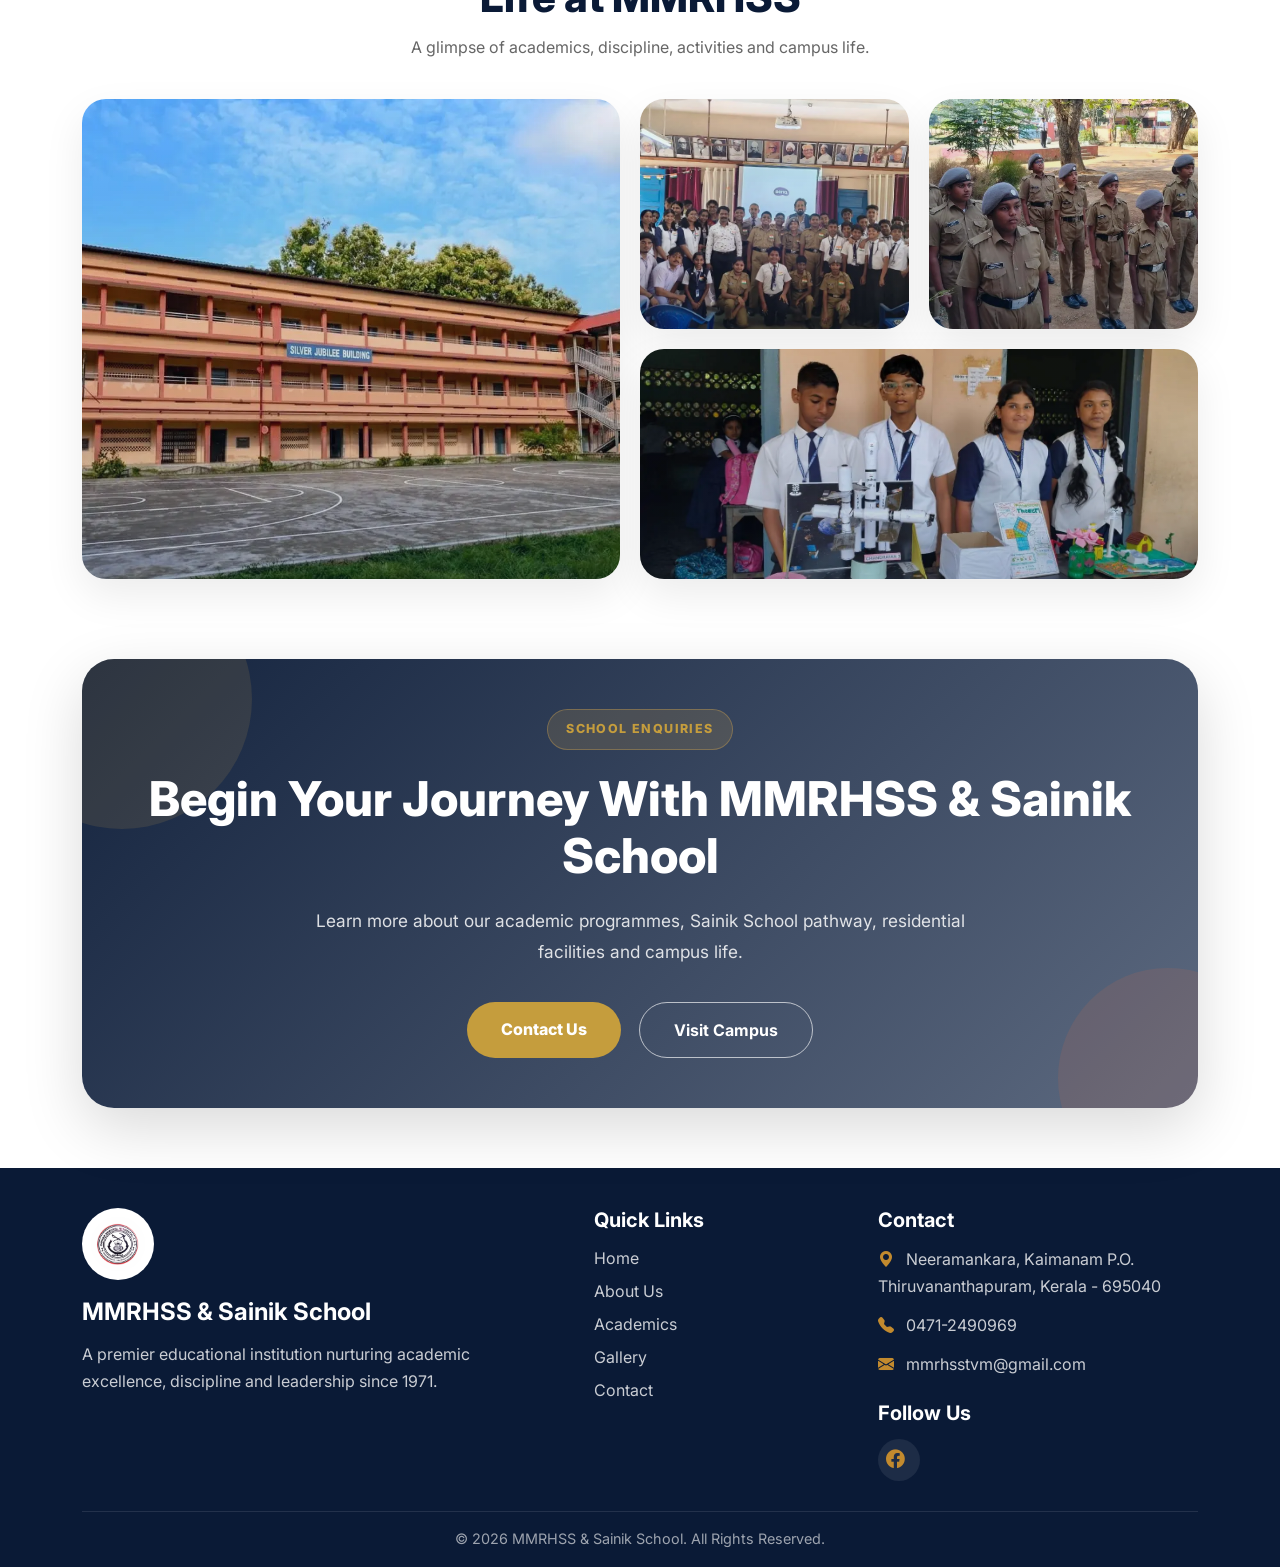
==== commit a2952cf7: "added main tag and webp images and social media icons were added" ====
--- a/index.html
+++ b/index.html
@@ -4,15 +4,15 @@
 <head>
     <meta charset="UTF-8">
     <meta name="viewport" content="width=device-width, initial-scale=1.0">
-    <title>MMRHSS & Sainik School</title> 
+    <title>MMRHSS & Sainik School</title>
     <!-- Bootstrap -->
     <link href="https://cdn.jsdelivr.net/npm/bootstrap@5.3.3/dist/css/bootstrap.min.css" rel="stylesheet">
-    
+
     <!-- Google Font -->
     <link href="https://fonts.googleapis.com/css2?family=Inter:wght@300;400;500;600;700;800&display=swap"
-        rel="stylesheet"> 
-    
-        <!-- Bootstrap Icons -->
+        rel="stylesheet">
+
+    <!-- Bootstrap Icons -->
     <link rel="stylesheet" href="https://cdn.jsdelivr.net/npm/bootstrap-icons@1.11.3/font/bootstrap-icons.css">
 
     <link rel="stylesheet" href="css/main.css">
@@ -31,345 +31,350 @@
 
     <div id="navbar"></div>
 
-    <!-- HERO -->
-
-    <section class="hero-section">
-
-
-        <div class="container">
-
-            <div class="hero-left">
-
-                <span class="hero-tag">
-                    EST. 1971 • NSS INSTITUTION
-                </span>
-
-                <h1>
-                    Where Academic Excellence Meets
-                    <span>Leadership & Discipline</span>
-                </h1>
-
-                <p>
-                    MMRHSS & Sainik School has been shaping future leaders,
-                    scholars and responsible citizens for more than five decades.
-                </p>
-
-                <div class="hero-buttons">
-
-                    <a href="contact.html" class="btn-primary-custom">
-                        For Admissions
-                    </a>
-
-                    <a href="about.html" class="btn-secondary-custom">
-                        Discover MMRHSS
-                    </a>
-
-                </div>
-                <div class="hero-highlights">
-                    <span><i class="bi bi-award-fill"></i> 55+ Years</span>
-                    <span><i class="bi bi-shield-check"></i> MoD Approved Sainik School</span>
-                    <span><i class="bi bi-book"></i> CBSE Curriculum</span>
-                </div>
-
-            </div>
-            <div class="hero-right">
-
-                <div class="hero-gallery">
-
-                    <div class="hero-main-image">
-                        <img src="assets/images/mmrhssmain.jpeg" alt="Campus">
-                    </div>
-
-                    <div class="hero-small-images">
-
-                        <div class="small-card">
-                            <img src="assets/images/mmrhss1.jpeg" alt="Computer Lab">
-                        </div>
-
-                        <div class="small-card">
-                            <img src="assets/images/library.jpeg" alt="Sainik School">
-                        </div>
-
-                    </div>
-
-                </div>
-
-            </div>
-        </div>
-
-    </section>
-
-    <section class="notice-section">
-        <div class="container">
-            <div class="notice-card">
-                <div>
-                    <span class="notice-label">Admission Notice</span>
-                    <h3>Sainik School Candidate Waiting List 2026-27</h3>
-                    <p>View the latest candidate list for Sainik School admission.</p>
-                </div>
-
-                <button class="notice-btn" data-bs-toggle="modal" data-bs-target="#candidateModal">
-                    View List
-                </button>
-            </div>
-        </div>
-    </section>
-
-    <section class="legacy-section">
-        <div class="container">
-            <div class="legacy-grid">
-                <div class="legacy-year">
-                    <span>Since</span>
-                    <h2>1971</h2>
-                </div>
-
-                <div class="legacy-content">
-                    <span class="section-tag">Our Legacy</span>
-                    <h2>Five decades of learning, discipline and service.</h2>
+    <main>
+
+        <!-- HERO -->
+
+        <section class="hero-section">
+
+
+            <div class="container">
+
+                <div class="hero-left">
+
+                    <span class="hero-tag">
+                        EST. 1971 • NSS INSTITUTION
+                    </span>
+
+                    <h1>
+                        Where Academic Excellence Meets
+                        <span>Leadership & Discipline</span>
+                    </h1>
+
                     <p>
-                        Established under the Nair Service Society, MMRHSS has grown into
-                        one of Thiruvananthapuram’s trusted residential institutions,
-                        combining academic excellence with character formation.
+                        MMRHSS & Sainik School has been shaping future leaders,
+                        scholars and responsible citizens for more than five decades.
                     </p>
-                </div>
-            </div>
-        </div>
-    </section>
-
-    <section class="pathways-section">
-        <div class="container">
-
-            <div class="section-header text-center">
-                <span class="section-tag">Our Programmes</span>
-                <h2>Two Wings, One Institution</h2>
-                <p>
-                    MMRHSS uniquely brings together strong CBSE academics and an MoD-approved
-                    Sainik School pathway.
-                </p>
-            </div>
-
-            <div class="pathways-grid">
-
-                <div class="path-card academic-card">
-                    <div class="path-head">
-                        <span>Higher Secondary</span>
-                        <h3>Academic Wing</h3>
+
+                    <div class="hero-buttons">
+
+                        <a href="contact.html" class="btn-primary-custom">
+                            For Admissions
+                        </a>
+
+                        <a href="about.html" class="btn-secondary-custom">
+                            Discover MMRHSS
+                        </a>
+
+                    </div>
+                    <div class="hero-highlights">
+                        <span><i class="bi bi-award-fill"></i> 55+ Years</span>
+                        <span><i class="bi bi-shield-check"></i> MoD Approved Sainik School</span>
+                        <span><i class="bi bi-book"></i> CBSE Curriculum</span>
+                    </div>
+
+                </div>
+                <div class="hero-right">
+
+                    <div class="hero-gallery">
+
+                        <div class="hero-main-image">
+                            <img src="assets/images/mmrhssmain.webp" alt="Campus">
+                        </div>
+
+                        <div class="hero-small-images">
+
+                            <div class="small-card">
+                                <img src="assets/images/mmrhss1.webp" alt="Computer Lab">
+                            </div>
+
+                            <div class="small-card">
+                                <img src="assets/images/library.webp" alt="Sainik School">
+                            </div>
+
+                        </div>
+
+                    </div>
+
+                </div>
+            </div>
+
+        </section>
+
+        <section class="notice-section">
+            <div class="container">
+                <div class="notice-card">
+                    <div>
+                        <span class="notice-label">Admission Notice</span>
+                        <h3>Sainik School Candidate Waiting List 2026-27</h3>
+                        <p>View the latest candidate list for Sainik School admission.</p>
+                    </div>
+
+                    <button class="notice-btn" data-bs-toggle="modal" data-bs-target="#candidateModal">
+                        View List
+                    </button>
+                </div>
+            </div>
+        </section>
+
+        <section class="legacy-section">
+            <div class="container">
+                <div class="legacy-grid">
+                    <div class="legacy-year">
+                        <span>Since</span>
+                        <h2>1971</h2>
+                    </div>
+
+                    <div class="legacy-content">
+                        <span class="section-tag">Our Legacy</span>
+                        <h2>Five decades of learning, discipline and service.</h2>
                         <p>
-                            Five decades of academic tradition producing confident learners,
-                            achievers and responsible citizens.
+                            Established under the Nair Service Society, MMRHSS has grown into
+                            one of Thiruvananthapuram’s trusted residential institutions,
+                            combining academic excellence with character formation.
                         </p>
                     </div>
-
-                    <div class="path-body">
-                        <ul>
-                            <li>Science, Commerce & Humanities streams</li>
-                            <li>Experienced and qualified faculty</li>
-                            <li>Modern laboratories and library</li>
-                            <li>Strong academic guidance and mentoring</li>
-                        </ul>
-
-                        <a href="academics.html">Explore Academics →</a>
-                    </div>
-                </div>
-
-                <div class="path-card sainik-card">
-                    <div class="path-head">
-                        <span>MoD Approved · PPP Model</span>
-                        <h3>Sainik School</h3>
+                </div>
+            </div>
+        </section>
+
+        <section class="pathways-section">
+            <div class="container">
+
+                <div class="section-header text-center">
+                    <span class="section-tag">Our Programmes</span>
+                    <h2>Two Wings, One Institution</h2>
+                    <p>
+                        MMRHSS uniquely brings together strong CBSE academics and an MoD-approved
+                        Sainik School pathway.
+                    </p>
+                </div>
+
+                <div class="pathways-grid">
+
+                    <div class="path-card academic-card">
+                        <div class="path-head">
+                            <span>Higher Secondary</span>
+                            <h3>Academic Wing</h3>
+                            <p>
+                                Five decades of academic tradition producing confident learners,
+                                achievers and responsible citizens.
+                            </p>
+                        </div>
+
+                        <div class="path-body">
+                            <ul>
+                                <li>Science, Commerce & Humanities streams</li>
+                                <li>Experienced and qualified faculty</li>
+                                <li>Modern laboratories and library</li>
+                                <li>Strong academic guidance and mentoring</li>
+                            </ul>
+
+                            <a href="academics.html">Explore Academics →</a>
+                        </div>
+                    </div>
+
+                    <div class="path-card sainik-card">
+                        <div class="path-head">
+                            <span>MoD Approved · PPP Model</span>
+                            <h3>Sainik School</h3>
+                            <p>
+                                Preparing students from Class VI for discipline, leadership,
+                                NDA orientation and national service.
+                            </p>
+                        </div>
+
+                        <div class="path-body">
+                            <ul>
+                                <li>Admission through AISSEE</li>
+                                <li>NDA and defence orientation</li>
+                                <li>Physical training and discipline</li>
+                                <li>Residential hostel and structured routine</li>
+                            </ul>
+
+                            <a href="sainik-wing.html">Explore Sainik School →</a>
+                        </div>
+                    </div>
+
+                </div>
+
+            </div>
+        </section>
+
+        <section class="why-section">
+            <div class="container">
+
+                <div class="section-header text-center">
+                    <span class="section-tag">Why Choose Us</span>
+                    <h2>Built on trust, discipline and excellence</h2>
+                </div>
+
+                <div class="why-grid">
+
+                    <div class="why-card">
+                        <div class="why-icon">🏛️</div>
+                        <h3>55+ Years of Legacy</h3>
+                        <p>Trusted by generations of students and parents since 1971.</p>
+                    </div>
+
+                    <div class="why-card">
+                        <div class="why-icon">📚</div>
+                        <h3>Academic Strength</h3>
+                        <p>Strong CBSE learning environment with experienced faculty.</p>
+                    </div>
+
+                    <div class="why-card">
+                        <div class="why-icon">🎖️</div>
+                        <h3>Sainik Leadership</h3>
+                        <p>MoD-approved pathway focused on discipline and leadership.</p>
+                    </div>
+
+                    <div class="why-card">
+                        <div class="why-icon">🌳</div>
+                        <h3>Residential Campus</h3>
+                        <p>A safe, structured and nurturing campus experience.</p>
+                    </div>
+
+                </div>
+
+            </div>
+        </section>
+
+        <section class="principal-section">
+
+            <div class="container">
+
+                <div class="principal-wrapper">
+
+                    <div class="principal-image">
+                        <img src="assets/images/principalImage.webp" alt="Principal" width="458" height="435"
+                            loading="lazy">
+                    </div>
+
+                    <div class="principal-content">
+
+                        <span class="section-tag">Principal's Message</span>
+
+                        <h2>
+                            Nurturing Excellence,
+                            Character and Leadership
+                        </h2>
+
+                        <blockquote>
+                            “Education is not merely the acquisition of knowledge,
+                            but the development of character, discipline and a
+                            lifelong commitment to excellence.”
+                        </blockquote>
+
                         <p>
-                            Preparing students from Class VI for discipline, leadership,
-                            NDA orientation and national service.
+                            At MMRHSS & Sainik School, we strive to provide an
+                            environment where every student discovers their potential,
+                            develops confidence and grows into a responsible citizen.
+                            Our mission is to combine academic achievement with
+                            values, discipline and leadership.
                         </p>
-                    </div>
-
-                    <div class="path-body">
-                        <ul>
-                            <li>Admission through AISSEE</li>
-                            <li>NDA and defence orientation</li>
-                            <li>Physical training and discipline</li>
-                            <li>Residential hostel and structured routine</li>
-                        </ul>
-
-                        <a href="sainik-wing.html">Explore Sainik School →</a>
-                    </div>
-                </div>
-
-            </div>
-
-        </div>
-    </section>
-
-    <section class="why-section">
-        <div class="container">
-
-            <div class="section-header text-center">
-                <span class="section-tag">Why Choose Us</span>
-                <h2>Built on trust, discipline and excellence</h2>
-            </div>
-
-            <div class="why-grid">
-
-                <div class="why-card">
-                    <div class="why-icon">🏛️</div>
-                    <h3>55+ Years of Legacy</h3>
-                    <p>Trusted by generations of students and parents since 1971.</p>
-                </div>
-
-                <div class="why-card">
-                    <div class="why-icon">📚</div>
-                    <h3>Academic Strength</h3>
-                    <p>Strong CBSE learning environment with experienced faculty.</p>
-                </div>
-
-                <div class="why-card">
-                    <div class="why-icon">🎖️</div>
-                    <h3>Sainik Leadership</h3>
-                    <p>MoD-approved pathway focused on discipline and leadership.</p>
-                </div>
-
-                <div class="why-card">
-                    <div class="why-icon">🌳</div>
-                    <h3>Residential Campus</h3>
-                    <p>A safe, structured and nurturing campus experience.</p>
-                </div>
-
-            </div>
-
-        </div>
-    </section>
-
-    <section class="principal-section">
-
-        <div class="container">
-
-            <div class="principal-wrapper">
-
-                <div class="principal-image">
-                    <img src="assets/images/principalImage.JPG" alt="Principal">
-                </div>
-
-                <div class="principal-content">
-
-                    <span class="section-tag">Principal's Message</span>
+
+                        <div class="principal-info">
+                            <h5>R. Sreekumari</h5>
+                            <h7>M.Sc.,B.Ed.,M.Phil Mathematics</h7><br>
+                            <span>Principal</span>
+                        </div>
+
+                    </div>
+
+                </div>
+
+            </div>
+
+        </section>
+
+        <section class="campus-section">
+            <div class="container">
+
+                <div class="section-header text-center">
+                    <span class="section-tag">Campus Experience</span>
+                    <h2>Life at MMRHSS</h2>
+                    <p>A glimpse of academics, discipline, activities and campus life.</p>
+                </div>
+
+                <div class="campus-grid">
+                    <div class="campus-item big">
+                        <img src="assets/images/mmrhss1.webp" alt="Campus">
+                        <!-- <span>Campus</span>-->
+                    </div>
+
+                    <div class="campus-item">
+                        <img src="assets/images/students.webp" alt="Students">
+                    </div>
+
+                    <div class="campus-item">
+                        <img src="assets/images/sainik.webp" alt="Sainik Activities">
+                    </div>
+
+                    <div class="campus-item wide">
+                        <img src="assets/images/exhibition.webp" alt="Academics">
+                    </div>
+                </div>
+
+            </div>
+        </section>
+
+        <section class="campus-updates-section" id="campusUpdatesSection" style="display:none;">
+            <div class="container">
+
+                <div class="updates-head">
+                    <div>
+                        <span class="section-tag">News & Events</span>
+                        <h2>Latest Campus Updates</h2>
+                    </div>
+
+                    <a href="gallery.html" class="updates-view-all">View Gallery →</a>
+                </div>
+
+                <div id="campusUpdatesWrapper"></div>
+
+            </div>
+        </section>
+
+        <section class="enquiry-cta">
+
+            <div class="container">
+
+                <div class="cta-box">
+
+                    <span class="cta-tag">
+                        SCHOOL ENQUIRIES
+                    </span>
 
                     <h2>
-                        Nurturing Excellence,
-                        Character and Leadership
+                        Begin Your Journey With
+                        MMRHSS & Sainik School
                     </h2>
 
-                    <blockquote>
-                        “Education is not merely the acquisition of knowledge,
-                        but the development of character, discipline and a
-                        lifelong commitment to excellence.”
-                    </blockquote>
-
                     <p>
-                        At MMRHSS & Sainik School, we strive to provide an
-                        environment where every student discovers their potential,
-                        develops confidence and grows into a responsible citizen.
-                        Our mission is to combine academic achievement with
-                        values, discipline and leadership.
+                        Learn more about our academic programmes, Sainik School pathway,
+                        residential facilities and campus life.
                     </p>
 
-                    <div class="principal-info">
-                        <h5>R. Sreekumari</h5>
-                        <h7>M.Sc.,B.Ed.,M.Phil Mathematics</h7><br>
-                        <span>Principal</span>
-                    </div>
-
-                </div>
-
-            </div>
-
-        </div>
-
-    </section>
-
-    <section class="campus-section">
-        <div class="container">
-
-            <div class="section-header text-center">
-                <span class="section-tag">Campus Experience</span>
-                <h2>Life at MMRHSS</h2>
-                <p>A glimpse of academics, discipline, activities and campus life.</p>
-            </div>
-
-            <div class="campus-grid">
-                <div class="campus-item big">
-                    <img src="assets/images/mmrhss1.jpeg" alt="Campus">
-                    <!-- <span>Campus</span>-->
-                </div>
-
-                <div class="campus-item">
-                    <img src="assets/images/students.jpeg" alt="Students">
-                </div>
-
-                <div class="campus-item">
-                    <img src="assets/images/sainik.jpeg" alt="Sainik Activities">
-                </div>
-
-                <div class="campus-item wide">
-                    <img src="assets/images/exhibition.jpeg" alt="Academics">
-                </div>
-            </div>
-
-        </div>
-    </section>
-
-    <section class="campus-updates-section" id="campusUpdatesSection" style="display:none;">
-        <div class="container">
-
-            <div class="updates-head">
-                <div>
-                    <span class="section-tag">News & Events</span>
-                    <h2>Latest Campus Updates</h2>
-                </div>
-
-                <a href="gallery.html" class="updates-view-all">View Gallery →</a>
-            </div>
-
-            <div id="campusUpdatesWrapper"></div>
-
-        </div>
-    </section>
-
-    <section class="enquiry-cta">
-
-        <div class="container">
-
-            <div class="cta-box">
-
-                <span class="cta-tag">
-                    SCHOOL ENQUIRIES
-                </span>
-
-                <h2>
-                    Begin Your Journey With
-                    MMRHSS & Sainik School
-                </h2>
-
-                <p>
-                    Learn more about our academic programmes, Sainik School pathway,
-                    residential facilities and campus life.
-                </p>
-
-                <div class="cta-buttons">
-
-                    <a href="contact.html" class="cta-primary">
-                        Contact Us
-                    </a>
-
-                    <a href="sainik-wing.html" class="cta-secondary">
-                        Visit Campus
-                    </a>
-
-                </div>
-
-            </div>
-
-        </div>
-
-    </section>
+                    <div class="cta-buttons">
+
+                        <a href="contact.html" class="cta-primary">
+                            Contact Us
+                        </a>
+
+                        <a href="sainik-wing.html" class="cta-secondary">
+                            Visit Campus
+                        </a>
+
+                    </div>
+
+                </div>
+
+            </div>
+
+        </section>
+
+    </main>
 
     <div id="footer"></div>
 
--- a/css/main.css
+++ b/css/main.css
@@ -109,8 +109,8 @@
 }
 
 .footer-logo {
-    width: 65px;
-    height: 65px;
+    width: 72px;
+    height: 72px;
     object-fit: contain;
     background: #fff;
     padding: 9px;
@@ -177,4 +177,40 @@
         width: 58px;
         height: 58px;
     }
+}
+
+/* Footer Social */
+
+.social-title{
+    margin-top:22px;
+}
+
+.footer-social{
+    display:flex;
+    gap:14px;
+    margin-top:14px;
+}
+
+.footer-social a{
+    width:42px;
+    height:42px;
+    border-radius:50%;
+    background:rgba(255,255,255,.08);
+    color:#fff;
+    display:flex;
+    align-items:center;
+    justify-content:center;
+    font-size:1.15rem;
+    transition:.3s;
+}
+
+.footer-social a:hover{
+    background:#C28A2E;
+    color:#fff;
+    transform:translateY(-3px);
+}
+
+.footer-contact i{
+    color:#C28A2E;
+    margin-right:8px;
 }
--- a/css/home.css
+++ b/css/home.css
@@ -616,7 +616,7 @@
 
     .hero-section{
         min-height:auto;
-        padding:130px 0 60px;
+        padding:140px 0 60px;
     }
 
     .hero-section .container{
